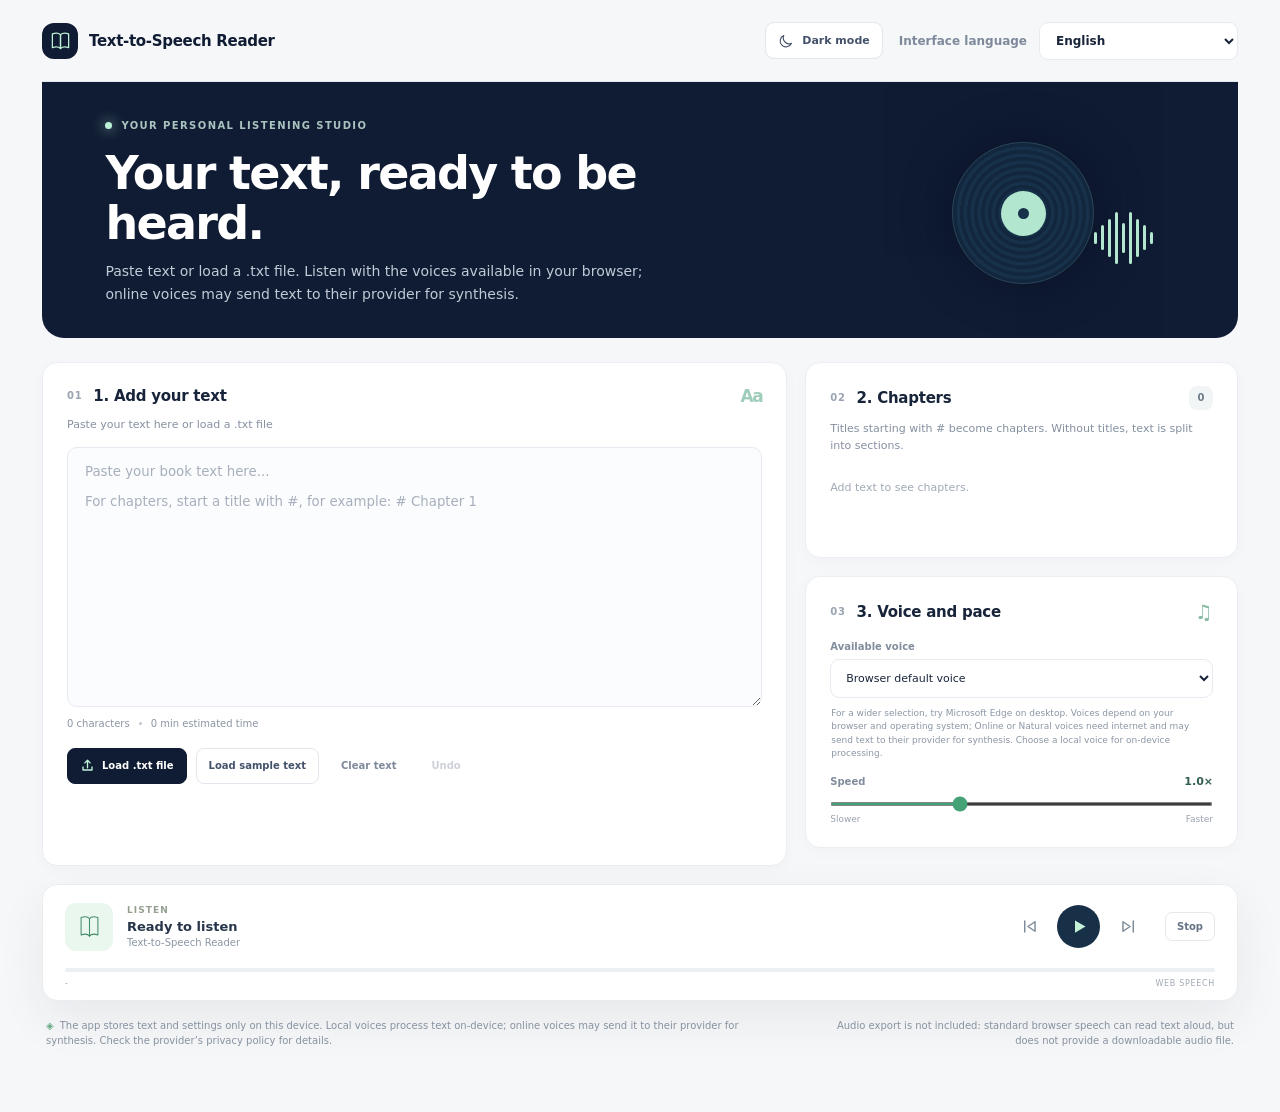
==== index.html @ d5665c34 "mobil: tinte de atingere de cel putin 34px (regula casei); regula e tintita pe element, nu globala" ====
<!doctype html>
<html lang="ro">
<head>
<meta charset="utf-8">
<meta http-equiv="Content-Security-Policy" content="default-src 'self'; script-src 'self' 'unsafe-inline'; style-src 'self' 'unsafe-inline'; img-src 'self' data: blob:; font-src 'self' data:; media-src 'self' blob: data:; connect-src 'self'; worker-src 'self' blob:; object-src 'none'; base-uri 'self'; upgrade-insecure-requests">
<!-- CSP prin meta: GitHub Pages nu permite antete HTTP. Fara frame-ancestors/form-action, pe care meta nu le accepta. -->
<meta name="viewport" content="width=device-width, initial-scale=1">
<meta name="theme-color" content="#101c33">
<meta name="description" content="Transformă texte în audiobook-uri și ascultă-le cu vocile disponibile în browser.">
<link rel="manifest" href="manifest.json">
<link rel="icon" href="favicon.ico">
<link rel="apple-touch-icon" href="apple-touch-icon.png">
<title>Text-to-Speech Reader</title>
<style>:root{color-scheme:light;--navy:#101c33;--ink:#18243a;--muted:#738098;--line:#e7eaf0;--paper:#f6f7f8;--white:#fff;--mint:#bdf2d7;--green:#1e6c55;--coral:#ff785f;--soft:#f2f6f4;--shadow:0 18px 48px rgba(25,40,68,.07)}
*{box-sizing:border-box}html{scroll-behavior:smooth}body{margin:0;background:var(--paper);color:var(--ink);font-family:Inter,ui-sans-serif,system-ui,-apple-system,BlinkMacSystemFont,"Segoe UI",sans-serif;-webkit-font-smoothing:antialiased}.page-shell{max-width:1320px;margin:0 auto;padding:0 42px 46px}.topbar{height:82px;display:flex;align-items:center;justify-content:space-between;border-bottom:1px solid #e5e8ed}.brand{display:flex;align-items:center;gap:11px;color:var(--navy);font-weight:760;text-decoration:none;font-size:15px;letter-spacing:-.3px}.brand-mark{width:36px;height:36px;border-radius:12px;background:var(--navy);display:grid;place-items:center}.brand-mark svg{width:25px;fill:none;stroke:var(--mint);stroke-width:2;stroke-linejoin:round;stroke-linecap:round}.locale-control{display:flex;align-items:center;gap:12px;color:#7e899c;font-size:12px;font-weight:600}.locale-control select,.full-select{font:inherit;color:var(--ink);border:1px solid var(--line);border-radius:9px;background:#fff;padding:10px 32px 10px 12px;outline:none}.hero{min-height:232px;display:flex;align-items:center;justify-content:space-between;padding:38px 5.3% 31px;background:var(--navy);border-radius:0 0 22px 22px;color:white;overflow:hidden;position:relative}.hero-copy{max-width:610px;position:relative;z-index:1}.eyebrow{display:flex;align-items:center;gap:9px;color:#a9c3bf;font-size:10px;font-weight:760;letter-spacing:1.4px}.eyebrow-dot{width:7px;height:7px;border-radius:50%;background:var(--mint);box-shadow:0 0 13px #bdf2d7}.hero h1{font-size:clamp(29px,4vw,46px);line-height:1.08;letter-spacing:-1.7px;margin:18px 0 12px;max-width:600px}.hero p{font-size:14px;line-height:1.65;color:#c1cad7;max-width:560px;margin:0}.hero-art{height:155px;width:260px;position:relative;display:grid;place-items:center;opacity:.95;margin-right:2%}.art-disc{width:142px;height:142px;border-radius:50%;background:repeating-radial-gradient(circle at center,#18334b 0 3px,#13283f 4px 7px);border:1px solid #2b4758;display:grid;place-items:center;box-shadow:0 0 45px #0b142a}.art-disc:before{content:"";position:absolute;width:45px;height:45px;border-radius:50%;background:var(--mint)}.art-disc span{width:11px;height:11px;border-radius:50%;z-index:1;background:#18334b}.sound-wave{position:absolute;right:0;bottom:23px;display:flex;align-items:center;gap:4px;height:60px}.sound-wave i{display:block;width:3px;border-radius:5px;background:var(--mint)}.sound-wave i:nth-child(1),.sound-wave i:nth-child(9){height:12px}.sound-wave i:nth-child(2),.sound-wave i:nth-child(8){height:25px}.sound-wave i:nth-child(3),.sound-wave i:nth-child(7){height:38px}.sound-wave i:nth-child(4),.sound-wave i:nth-child(6){height:52px}.sound-wave i:nth-child(5){height:30px}.workspace{display:grid;grid-template-columns:minmax(0,1.55fr) minmax(280px,.9fr);gap:18px;margin-top:24px}.panel{background:var(--white);border:1px solid #eaedf1;border-radius:15px;padding:23px 24px;box-shadow:0 4px 16px rgba(25,40,68,.025)}.source-panel{grid-row:span 2;min-height:448px}.panel-heading{display:flex;align-items:center;justify-content:space-between}.panel-heading>div{display:flex;align-items:center;gap:11px}.step{font-size:10px;letter-spacing:.7px;color:#9aa4b3;font-weight:750}.panel h2{font-size:15px;letter-spacing:-.25px;margin:0;font-weight:730}.panel-symbol{font-size:17px;font-weight:760;color:#a0cdb9;letter-spacing:-1.4px}.panel-hint{font-size:11px;line-height:1.55;color:#8590a0;margin:10px 0 14px}.source-panel textarea{display:block;width:100%;height:260px;resize:vertical;padding:16px 17px;border:1px solid #e6e9ef;border-radius:10px;background:#fbfcfd;color:#26344b;font:13px/1.7 inherit;font-family:inherit;outline:none;transition:border .18s,box-shadow .18s}.source-panel textarea:focus,.full-select:focus,.locale-control select:focus{border-color:#9ed9bf;box-shadow:0 0 0 3px rgba(126,202,166,.13)}textarea::placeholder{color:#a7afbd}.text-meta{display:flex;align-items:center;gap:9px;color:#8b95a4;font-size:10px;margin-top:11px}.meta-divider{width:3px;height:3px;background:#c0c6cf;border-radius:50%}.source-actions{display:flex;align-items:center;gap:9px;flex-wrap:wrap;margin-top:19px}.button{height:36px;padding:0 12px;border-radius:8px;font:650 10px inherit;font-family:inherit;font-size:10px;font-weight:670;display:inline-flex;align-items:center;justify-content:center;gap:7px;cursor:pointer;transition:transform .15s,background .15s,border .15s}.button:hover{transform:translateY(-1px)}.button-primary{background:var(--navy);color:#fff;border:1px solid var(--navy)}.button-primary:hover{background:#203250}.button-primary svg{width:15px;height:15px;fill:none;stroke:var(--mint);stroke-width:1.8;stroke-linecap:round;stroke-linejoin:round}.button-secondary{color:#44516a;background:#fff;border:1px solid #e3e7ed}.button-secondary:hover,.button-quiet:hover{border-color:#b8c2cf;background:#fafbfc}.button-quiet{color:#7e8999;background:transparent;border:1px solid transparent}.undo-button:disabled{opacity:.38;cursor:default;transform:none}.side-column{display:flex;flex-direction:column;gap:18px}.chapter-panel{min-height:196px}.chapter-count{min-width:24px;height:24px;display:grid;place-items:center;border-radius:8px;background:#f2f5f6;color:#6d7c89;font-size:10px;font-weight:750}.chapter-list{max-height:112px;overflow:auto;display:flex;flex-direction:column;gap:5px}.empty-chapters{font-size:11px;color:#a0a9b6;padding:13px 0}.chapter-item{display:flex;align-items:center;gap:9px;width:100%;text-align:left;background:transparent;border:0;border-radius:7px;padding:8px 9px;color:#59677b;font:inherit;cursor:pointer}.chapter-item:hover{background:#f5f8f6}.chapter-item.active{background:#eef8f2;color:#215d49}.chapter-index{font-size:9px;color:#9aa7a4;font-weight:700}.chapter-name{font-size:11px;white-space:nowrap;overflow:hidden;text-overflow:ellipsis}.voice-panel{min-height:220px}.voice-icon{font-size:20px;color:#86baa3}.field-label{display:block;color:#818c9d;font-size:10px;font-weight:650;margin:17px 0 7px}.full-select{width:100%;font-size:11px;padding:11px 30px 11px 11px}.rate-row{display:flex;justify-content:space-between;align-items:center;margin-top:14px}.rate-row .field-label{margin:0}.rate-row output{font-size:11px;color:#335e4d;font-weight:700}.rate-slider{width:100%;height:4px;margin:14px 0 0;accent-color:#43a276;cursor:pointer}.range-labels{display:flex;justify-content:space-between;color:#9aa3b0;font-size:9px;margin-top:4px}.player-card{grid-column:1/-1;background:#fff;border:1px solid #e9edf0;border-radius:15px;padding:18px 22px 12px;box-shadow:var(--shadow)}.player-main{display:flex;align-items:center;gap:14px}.player-cover{width:48px;height:48px;flex:none;border-radius:11px;background:#eaf7ef;display:grid;place-items:center}.player-cover svg{width:31px;fill:none;stroke:#458c69;stroke-width:1.6;stroke-linejoin:round;stroke-linecap:round}.player-copy{min-width:0;flex:1}.player-kicker{font-size:9px;text-transform:uppercase;letter-spacing:1.1px;color:#96a091;font-weight:750}.player-status{font-size:13px;font-weight:700;color:#27354a;margin-top:4px}.active-chapter{font-size:10px;color:#8a95a4;margin-top:3px;white-space:nowrap;overflow:hidden;text-overflow:ellipsis;max-width:390px}.player-controls{display:flex;align-items:center;gap:13px}.icon-button,.play-button{border:0;display:grid;place-items:center;cursor:pointer}.icon-button{width:30px;height:34px;background:transparent;color:#7a8996}.icon-button:hover{color:#255e48}.icon-button svg{width:19px;height:19px;fill:none;stroke:currentColor;stroke-width:1.8;stroke-linecap:round;stroke-linejoin:round}.play-button{width:43px;height:43px;border-radius:50%;background:#173047;color:#c5f1d7;transition:transform .15s,background .15s}.play-button:hover{transform:scale(1.05);background:#244760}.play-button svg{width:21px;height:21px;fill:currentColor}.pause-icon{display:none}.play-button.is-playing .play-icon{display:none}.play-button.is-playing .pause-icon{display:block}.stop-button{background:transparent;border:1px solid #e5e9ed;border-radius:7px;padding:8px 11px;color:#657286;font:inherit;font-size:10px;font-weight:650;cursor:pointer;margin-left:8px}.stop-button:hover{background:#f7f8f9}.progress-track{height:4px;background:#edf0f2;border-radius:5px;margin-top:17px;overflow:hidden}.progress-track span{display:block;height:100%;width:0;background:#70bb91;border-radius:5px;transition:width .25s}.player-foot{display:flex;justify-content:space-between;margin-top:7px;color:#a2aab5;font-size:8px;letter-spacing:.7px}.footnotes{display:flex;align-items:flex-start;justify-content:space-between;gap:20px;margin:17px 4px;color:#8792a0;font-size:10px;line-height:1.55}.footnotes p{margin:0;max-width:700px}.privacy-icon{color:#64a781;margin-right:6px}.export-note{text-align:right;max-width:400px!important}.sr-only{position:absolute;width:1px;height:1px;padding:0;margin:-1px;overflow:hidden;clip:rect(0,0,0,0);white-space:nowrap;border:0}
@media(max-width:780px){.page-shell{padding:0 20px 32px}.hero{padding:32px 6%;min-height:205px}.hero-art{width:160px;transform:scale(.85);transform-origin:right center;margin-right:-3%}.workspace{grid-template-columns:1fr}.source-panel{grid-row:auto;min-height:0}.source-panel textarea{height:220px}.side-column{display:grid;grid-template-columns:1fr 1fr}.player-card{grid-column:1}.footnotes{flex-direction:column;gap:7px}.export-note{text-align:left;max-width:none!important}}
@media(max-width:540px){.page-shell{padding:0 13px 25px}.topbar{height:68px}.brand{font-size:13px}.brand-mark{width:32px;height:32px}.locale-control{gap:6px;font-size:0}.locale-control select{font-size:11px;padding:8px 24px 8px 9px}.hero{border-radius:0 0 15px 15px;min-height:190px;padding:25px 20px}.hero h1{font-size:31px;max-width:340px}.hero p{font-size:12px;max-width:340px}.hero-art{position:absolute;right:0;bottom:-35px;opacity:.25;transform:scale(.8)}.workspace{margin-top:15px;gap:13px}.panel{padding:19px 17px}.source-panel textarea{height:200px}.source-actions{gap:6px}.button{font-size:9px;padding:0 9px}.side-column{grid-template-columns:1fr;gap:13px}.chapter-panel{min-height:150px}.voice-panel{min-height:0}.player-card{padding:14px 13px 11px}.player-main{gap:8px}.player-cover{width:38px;height:38px}.player-controls{gap:3px}.icon-button{width:24px}.play-button{width:39px;height:39px}.stop-button{margin-left:0;padding:7px 8px;font-size:9px}.active-chapter{max-width:145px}.player-status{font-size:12px}.footnotes{font-size:9px;margin:13px 3px}}
@media(prefers-reduced-motion:reduce){*,*:before,*:after{scroll-behavior:auto!important;transition:none!important}}

/* Light and dark appearance */
.topbar-actions{display:flex;align-items:center;gap:16px}.theme-toggle{min-height:37px;display:inline-flex;align-items:center;justify-content:center;gap:8px;padding:0 12px;border:1px solid #e2e7ec;border-radius:9px;background:#fff;color:#44516a;font:inherit;font-size:11px;font-weight:680;cursor:pointer;transition:background .15s,border .15s,transform .15s}.theme-toggle:hover{background:#f5f8f6;border-color:#bdc9c9;transform:translateY(-1px)}.theme-toggle svg{width:16px;height:16px;fill:none;stroke:currentColor;stroke-width:1.7;stroke-linecap:round;stroke-linejoin:round}.theme-sun{display:none}
html.theme-dark{color-scheme:dark;--navy:#0c1729;--ink:#e5ecf6;--muted:#a5b1c2;--line:#2a384d;--paper:#0b1321;--white:#121e30;--soft:#19283a;--shadow:0 18px 48px rgba(0,0,0,.22)}
html.theme-dark body{background:var(--paper);color:var(--ink)}html.theme-dark .topbar{border-color:#263349}html.theme-dark .brand{color:#edf2fa}html.theme-dark .locale-control{color:#a4b0c1}html.theme-dark .locale-control select{background:#162337;border-color:#304057;color:#e3ebf5}html.theme-dark .theme-toggle{background:#172439;border-color:#304057;color:#dce6f2}html.theme-dark .theme-toggle:hover{background:#20314a;border-color:#50627a}html.theme-dark .theme-moon{display:none}html.theme-dark .theme-sun{display:block;color:#f0c878}
html.theme-dark .panel,html.theme-dark .player-card{background:#121e30;border-color:#26364b;box-shadow:var(--shadow)}html.theme-dark .panel-hint{color:#a0adbf}html.theme-dark .step{color:#9baac0}html.theme-dark .panel-symbol{color:#8fc5a9}html.theme-dark .source-panel textarea{background:#0d1829;border-color:#2a3b52;color:#edf3fb}html.theme-dark textarea::placeholder{color:#8290a5}html.theme-dark .text-meta{color:#a1adc0}html.theme-dark .meta-divider{background:#64728a}html.theme-dark .button-secondary,html.theme-dark .button-quiet{background:#172439;border-color:#2c3c52;color:#c1ccda}html.theme-dark .button-secondary:hover,html.theme-dark .button-quiet:hover{background:#20314a;border-color:#50627a}html.theme-dark .undo-button:disabled{opacity:.42}html.theme-dark .chapter-count{background:#1c2c40;color:#b7c4d4}html.theme-dark .chapter-item{color:#bac6d5}html.theme-dark .chapter-item:hover{background:#1a2a3c}html.theme-dark .chapter-item.active{background:#1b3a34;color:#b8edcf}html.theme-dark .chapter-index{color:#91a59c}html.theme-dark .empty-chapters{color:#8d9bb0}html.theme-dark .voice-icon{color:#91c7a8}html.theme-dark .field-label{color:#aab6c7}html.theme-dark .full-select{background:#0d1829;border-color:#304057;color:#e6edf6}html.theme-dark .rate-row output{color:#a7e2bf}html.theme-dark .range-labels{color:#a2afc1}html.theme-dark .player-cover{background:#1b352f}html.theme-dark .player-cover svg{stroke:#a5dfbc}html.theme-dark .player-kicker{color:#a4b09f}html.theme-dark .player-status{color:#e7edf6}html.theme-dark .active-chapter{color:#a5b1c1}html.theme-dark .icon-button{color:#a9b7c8}html.theme-dark .icon-button:hover{color:#b8edcf}html.theme-dark .play-button{background:#29445c;color:#c5f1d7}html.theme-dark .play-button:hover{background:#355a70}html.theme-dark .stop-button{background:#172439;border-color:#304057;color:#c1ccda}html.theme-dark .stop-button:hover{background:#20314a}html.theme-dark .progress-track{background:#26354a}html.theme-dark .player-foot,html.theme-dark .footnotes{color:#9caabe}html.theme-dark .privacy-icon{color:#91c7a8}
@media(max-width:780px){.topbar-actions{gap:10px}}
@media(max-width:540px){.topbar-actions{gap:7px}.theme-toggle{width:36px;min-height:36px;padding:0}.theme-toggle span{display:none}.theme-toggle svg{width:17px;height:17px}.locale-control select{max-width:90px}}
.edge-voice-note{font-size:9px;line-height:1.5;color:#8b96a5;margin:9px 1px 0}
html.theme-dark .edge-voice-note{color:#a3afbf}



  /* regula casei: tinte de atingere pe mobil */
  @media (pointer: coarse), (max-width: 700px) {
    .brand { min-height: 34px; display: inline-flex; align-items: center; }
    #localeSelect { min-height: 34px; }
    #rateInput { min-height: 34px; display: inline-flex; align-items: center; }
    #stopButton { min-height: 34px; display: inline-flex; align-items: center; }
  }
</style>
<script>try{if(localStorage.getItem('td-audiobook-theme')==='dark')document.documentElement.classList.add('theme-dark');}catch(_){}</script>
</head>
<body>
<div class="page-shell">
  <header class="topbar">
    <a class="brand" href="#top" aria-label="Text-to-Speech Reader">
      <span class="brand-mark" aria-hidden="true"><svg viewBox="0 0 40 40"><path d="M7 9.5c5.1-2 10.2-1.5 13 1.2v22c-2.8-2.7-7.9-3.2-13-1.2zM33 9.5c-5.1-2-10.2-1.5-13 1.2v22c2.8-2.7 7.9-3.2 13-1.2z"/><path d="M20 11v22"/></svg></span>
      <span data-i18n="appName">Text-to-Speech Reader</span>
    </a>
    <div class="topbar-actions">
      <button id="themeToggle" class="theme-toggle" type="button" aria-label="Dark mode" title="Dark mode">
        <svg class="theme-moon" viewBox="0 0 24 24" aria-hidden="true"><path d="M20.2 15.3A8.7 8.7 0 0 1 8.7 3.8 8.8 8.8 0 1 0 20.2 15.3Z"/></svg>
        <svg class="theme-sun" viewBox="0 0 24 24" aria-hidden="true"><circle cx="12" cy="12" r="4"/><path d="M12 2v2m0 16v2M4.93 4.93l1.42 1.42m11.3 11.3 1.42 1.42M2 12h2m16 0h2M4.93 19.07l1.42-1.42m11.3-11.3 1.42-1.42"/></svg>
        <span id="themeLabel">Dark mode</span>
      </button>
      <label class="locale-control"><span data-i18n="language">Limba interfeței</span>
        <select id="localeSelect" aria-label="Interface language">
          <option value="ro">Română</option><option value="en">English</option><option value="sr-latn">Srpski (latinica)</option><option value="sr-cyrl">Srpski (ćirilica)</option>
        </select>
      </label>
    </div>
  </header>

  <main id="top">
    <section class="hero">
      <div class="hero-copy">
        <div class="eyebrow"><span class="eyebrow-dot"></span><span data-i18n="eyebrow">STUDIO PERSONAL DE ASCULTARE</span></div>
        <h1 data-i18n="title">Textul tău, transformat în ascultare.</h1>
        <p data-i18n="subtitle">Lipește un text sau încarcă un fișier .txt. Redă-l cu vocile disponibile în browser; vocile Online pot trimite textul furnizorului pentru sinteză.</p>
      </div>
      <div class="hero-art" aria-hidden="true"><div class="art-disc"><span></span></div><div class="sound-wave"><i></i><i></i><i></i><i></i><i></i><i></i><i></i><i></i><i></i></div></div>
    </section>

    <div class="workspace">
      <section class="panel source-panel">
        <div class="panel-heading"><div><span class="step">01</span><h2 data-i18n="sourceTitle">1. Adaugă textul</h2></div><span class="panel-symbol" aria-hidden="true">Aa</span></div>
        <p class="panel-hint" data-i18n="sourceHint">Lipește textul aici sau încarcă un fișier .txt</p>
        <textarea id="textInput" spellcheck="false" data-i18n-placeholder="placeholder" placeholder="Lipește textul cărții aici..."></textarea>
        <div class="text-meta"><span id="charCount">0 caractere</span><span class="meta-divider"></span><span id="timeEstimate">0 min timp estimat</span></div>
        <div class="source-actions">
          <label class="button button-primary upload-button" for="fileInput"><svg viewBox="0 0 20 20" aria-hidden="true"><path d="M10 13V3m0 0L6.5 6.5M10 3l3.5 3.5M4 12v4h12v-4"/></svg><span data-i18n="upload">Încarcă fișier .txt</span></label>
          <input id="fileInput" type="file" accept=".txt,text/plain" hidden>
          <button id="sampleButton" class="button button-secondary" type="button" data-i18n="sample">Încarcă text demonstrativ</button>
          <button id="clearButton" class="button button-quiet" type="button" data-i18n="clear">Șterge textul</button>
          <button id="undoButton" class="button button-quiet undo-button" type="button" data-i18n="undo" disabled>Anulează</button>
        </div>
      </section>

      <aside class="side-column">
        <section class="panel chapter-panel">
          <div class="panel-heading"><div><span class="step">02</span><h2 data-i18n="chaptersTitle">2. Capitole</h2></div><span class="chapter-count" id="chapterCount">0</span></div>
          <p class="panel-hint" data-i18n="chapterHint">Titlurile care încep cu # devin capitole. Dacă nu există titluri, textul este împărțit în secțiuni.</p>
          <div id="chapterList" class="chapter-list" aria-label="Chapters"></div>
        </section>
        <section class="panel voice-panel">
          <div class="panel-heading"><div><span class="step">03</span><h2 data-i18n="voiceTitle">3. Voce și ritm</h2></div><span class="voice-icon" aria-hidden="true">♫</span></div>
          <label class="field-label" for="voiceSelect" data-i18n="voice">Voce disponibilă</label>
          <select id="voiceSelect" class="full-select"><option value="" data-i18n="voiceLoading">Se caută vocile disponibile...</option></select>
          <p class="edge-voice-note" data-i18n="edgeVoiceNote">Pentru o selecție mai bogată, încearcă Microsoft Edge pe desktop. Vocile depind de browser și sistem; cele Online sau Natural necesită internet și pot trimite textul furnizorului pentru sinteză. Alege o voce locală pentru procesare pe dispozitiv.</p>
          <div class="rate-row"><label class="field-label" for="rateInput" data-i18n="rate">Viteză</label><output id="rateValue" for="rateInput">1.0×</output></div>
          <input id="rateInput" class="rate-slider" type="range" min="0.6" max="1.8" step="0.1" value="1" aria-label="Speech speed">
          <div class="range-labels"><span data-i18n="rateSlow">Mai lent</span><span data-i18n="rateFast">Mai rapid</span></div>
        </section>
      </aside>

      <section class="player-card">
        <div class="player-main">
          <div class="player-cover" aria-hidden="true"><svg viewBox="0 0 48 48"><path d="M11 10c6-2 11-1 13 2v27c-2-3-7-4-13-2zM37 10c-6-2-11-1-13 2v27c2-3 7-4 13-2z"/><path d="M24 12v27"/></svg></div>
          <div class="player-copy"><div class="player-kicker" data-i18n="playerTitle">Ascultă</div><div id="playerStatus" class="player-status" aria-live="polite" data-i18n="idle">Pregătit pentru ascultare</div><div id="activeChapter" class="active-chapter">Text-to-Speech Reader</div></div>
          <div class="player-controls">
            <button id="prevButton" class="icon-button" type="button" data-i18n-aria="previous" aria-label="Capitolul anterior"><svg viewBox="0 0 24 24"><path d="M6 5v14M19 6l-9 6 9 6z"/></svg></button>
            <button id="playButton" class="play-button" type="button" data-i18n-aria="play" aria-label="Redă capitolul"><svg class="play-icon" viewBox="0 0 24 24"><path d="m8 5 12 7-12 7z"/></svg><svg class="pause-icon" viewBox="0 0 24 24"><path d="M7 5h4v14H7zM15 5h4v14h-4z"/></svg></button>
            <button id="nextButton" class="icon-button" type="button" data-i18n-aria="next" aria-label="Capitolul următor"><svg viewBox="0 0 24 24"><path d="M18 5v14M5 6l9 6-9 6z"/></svg></button>
          </div>
          <button id="stopButton" class="stop-button" type="button" data-i18n="stop">Oprește</button>
        </div>
        <div class="progress-track"><span id="progressBar"></span></div>
        <div class="player-foot"><span id="progressLabel">-</span><span>WEB SPEECH</span></div>
      </section>
    </div>

    <footer class="footnotes"><p><span class="privacy-icon">◈</span><span data-i18n="privacy">Aplicația salvează textul și setările doar pe dispozitiv. Vocile locale procesează textul pe dispozitiv; vocile Online îl pot trimite furnizorului pentru sinteză. Verifică politica furnizorului pentru detalii.</span></p><p class="export-note" data-i18n="exportNote">Exportul audio nu este inclus: funcția vocală standard a browserului redă textul, dar nu furnizează un fișier descărcabil.</p></footer>
  </main>
</div>
<script>window.TD_LOCALES={"ro":{"appName":"Cititor text cu voce","eyebrow":"STUDIO PERSONAL DE ASCULTARE","title":"Textul tău, transformat în ascultare.","subtitle":"Lipește un text sau încarcă un fișier .txt. Redă-l cu vocile disponibile în browser; vocile Online pot trimite textul furnizorului pentru sinteză.","language":"Limba interfeței","sourceTitle":"1. Adaugă textul","sourceHint":"Lipește textul aici sau încarcă un fișier .txt","placeholder":"Lipește textul cărții aici...\n\nPentru capitole, începe titlul cu #, de exemplu: # Capitolul 1","upload":"Încarcă fișier .txt","sample":"Încarcă text demonstrativ","clear":"Șterge textul","undo":"Anulează","characters":"caractere","estimate":"timp estimat","chaptersTitle":"2. Capitole","chapterHint":"Titlurile care încep cu # devin capitole. Dacă nu există titluri, textul este împărțit în secțiuni.","noChapters":"Adaugă text pentru a vedea capitolele.","voiceTitle":"3. Voce și ritm","voice":"Voce disponibilă","voiceLoading":"Se caută vocile disponibile...","noVoice":"Vocea implicită a browserului","rate":"Viteză","rateSlow":"Mai lent","rateFast":"Mai rapid","playerTitle":"Ascultă","play":"Redă capitolul","pause":"Pauză","resume":"Continuă","stop":"Oprește","previous":"Capitolul anterior","next":"Capitolul următor","idle":"Pregătit pentru ascultare","playing":"Se redă","paused":"În pauză","stopped":"Redare oprită","emptyError":"Adaugă sau încarcă text înainte de redare.","unsupported":"Acest browser nu oferă sinteză vocală. Încearcă o versiune recentă de Chrome, Edge sau Safari.","fileError":"Nu am putut citi fișierul. Încearcă un fișier text simplu (.txt).","privacy":"Aplicația salvează textul și setările doar pe dispozitiv. Vocile locale procesează textul pe dispozitiv; vocile Online îl pot trimite furnizorului pentru sinteză. Verifică politica furnizorului pentru detalii.","exportNote":"Exportul audio nu este inclus: funcția vocală standard a browserului redă textul, dar nu furnizează un fișier descărcabil.","section":"Secțiunea","loaded":"Text încărcat","cleared":"Textul a fost șters. Poți anula ultima ștergere.","sampleText":"# Începutul unei călătorii\n\nÎntr-o dimineață limpede, Mara a găsit pe pervaz o scrisoare fără semnătură. Hârtia mirosea a ploaie și a lemn vechi. A deschis-o încet, iar primele cuvinte au făcut-o să uite de cafeaua care se răcea.\n\n# Drumul spre gară\n\nOrașul abia se trezea. Mara și-a pus haina, a luat scrisoarea și a pornit spre gară, fără să știe că fiecare rând o îndepărta de viața pe care o cunoscuse.","themeToDark":"Mod întunecat","themeToLight":"Mod luminos","edgeVoiceNote":"Pentru o selecție mai bogată, încearcă Microsoft Edge pe desktop. Vocile depind de browser și sistem; cele Online sau Natural necesită internet și pot trimite textul furnizorului pentru sinteză. Alege o voce locală pentru procesare pe dispozitiv.","localVoice":"voce locală","onlineVoice":"voce online","voiceSourceUnknown":"sursă necunoscută"},"en":{"appName":"Text-to-Speech Reader","eyebrow":"YOUR PERSONAL LISTENING STUDIO","title":"Your text, ready to be heard.","subtitle":"Paste text or load a .txt file. Listen with the voices available in your browser; online voices may send text to their provider for synthesis.","language":"Interface language","sourceTitle":"1. Add your text","sourceHint":"Paste your text here or load a .txt file","placeholder":"Paste your book text here...\n\nFor chapters, start a title with #, for example: # Chapter 1","upload":"Load .txt file","sample":"Load sample text","clear":"Clear text","undo":"Undo","characters":"characters","estimate":"estimated time","chaptersTitle":"2. Chapters","chapterHint":"Titles starting with # become chapters. Without titles, text is split into sections.","noChapters":"Add text to see chapters.","voiceTitle":"3. Voice and pace","voice":"Available voice","voiceLoading":"Looking for available voices...","noVoice":"Browser default voice","rate":"Speed","rateSlow":"Slower","rateFast":"Faster","playerTitle":"Listen","play":"Play chapter","pause":"Pause","resume":"Resume","stop":"Stop","previous":"Previous chapter","next":"Next chapter","idle":"Ready to listen","playing":"Playing","paused":"Paused","stopped":"Playback stopped","emptyError":"Add or load text before playback.","unsupported":"This browser does not provide speech synthesis. Try a recent version of Chrome, Edge, or Safari.","fileError":"Could not read that file. Try a plain text (.txt) file.","privacy":"The app stores text and settings only on this device. Local voices process text on-device; online voices may send it to their provider for synthesis. Check the provider’s privacy policy for details.","exportNote":"Audio export is not included: standard browser speech can read text aloud, but does not provide a downloadable audio file.","section":"Section","loaded":"Text loaded","cleared":"Text cleared. You can undo the last clear.","sampleText":"# The beginning of a journey\n\nOn a clear morning, Mara found an unsigned letter on the windowsill. The paper smelled of rain and old wood. She opened it slowly, and the first words made her forget the coffee growing cold.\n\n# The road to the station\n\nThe city was barely waking. Mara put on her coat, took the letter, and set off for the station, not knowing that every line was taking her farther from the life she had known.","themeToDark":"Dark mode","themeToLight":"Light mode","edgeVoiceNote":"For a wider selection, try Microsoft Edge on desktop. Voices depend on your browser and operating system; Online or Natural voices need internet and may send text to their provider for synthesis. Choose a local voice for on-device processing.","localVoice":"local voice","onlineVoice":"online voice","voiceSourceUnknown":"source unknown"},"sr-latn":{"appName":"Čitač teksta","eyebrow":"TVOJ LIČNI STUDIO ZA SLUŠANJE","title":"Tvoj tekst, spreman da se sluša.","subtitle":"Nalepi tekst ili učitaj .txt datoteku. Slušaj pomoću glasova dostupnih u pregledaču; online glasovi mogu poslati tekst svom provajderu radi sinteze.","language":"Jezik interfejsa","sourceTitle":"1. Dodaj tekst","sourceHint":"Nalepi tekst ovde ili učitaj .txt datoteku","placeholder":"Nalepi tekst knjige ovde...\n\nZa poglavlja, započni naslov znakom #, na primer: # Poglavlje 1","upload":"Učitaj .txt datoteku","sample":"Učitaj primer teksta","clear":"Obriši tekst","undo":"Poništi","characters":"znakova","estimate":"procenjeno vreme","chaptersTitle":"2. Poglavlja","chapterHint":"Naslovi koji počinju znakom # postaju poglavlja. Bez naslova, tekst se deli na odeljke.","noChapters":"Dodaj tekst da bi se prikazala poglavlja.","voiceTitle":"3. Glas i tempo","voice":"Dostupan glas","voiceLoading":"Traže se dostupni glasovi...","noVoice":"Podrazumevani glas pregledača","rate":"Brzina","rateSlow":"Sporije","rateFast":"Brže","playerTitle":"Slušaj","play":"Pusti poglavlje","pause":"Pauza","resume":"Nastavi","stop":"Zaustavi","previous":"Prethodno poglavlje","next":"Sledeće poglavlje","idle":"Spremno za slušanje","playing":"Reprodukuje se","paused":"Pauzirano","stopped":"Reprodukcija zaustavljena","emptyError":"Dodaj ili učitaj tekst pre reprodukcije.","unsupported":"Ovaj pregledač ne podržava sintezu govora. Pokušaj noviju verziju Chrome-a, Edge-a ili Safari-ja.","fileError":"Datoteka nije mogla da se pročita. Pokušaj sa običnom tekstualnom (.txt) datotekom.","privacy":"Aplikacija čuva tekst i podešavanja samo na ovom uređaju. Lokalni glasovi obrađuju tekst na uređaju; online glasovi mogu poslati tekst svom provajderu radi sinteze. Za detalje proveri politiku privatnosti provajdera.","exportNote":"Izvoz zvuka nije uključen: standardni govor pregledača čita tekst naglas, ali ne omogućava preuzimanje audio datoteke.","section":"Odeljak","loaded":"Tekst je učitan","cleared":"Tekst je obrisan. Možeš da poništiš poslednje brisanje.","sampleText":"# Početak putovanja\n\nJednog vedrog jutra, Mara je na prozorskoj dasci pronašla pismo bez potpisa. Papir je mirisao na kišu i staro drvo. Polako ga je otvorila, a prve reči učinile su da zaboravi na kafu koja se hladila.\n\n# Put do stanice\n\nGrad se tek budio. Mara je obukla kaput, uzela pismo i krenula ka stanici, ne znajući da je svaki red udaljava od života koji je poznavala.","themeToDark":"Tamni režim","themeToLight":"Svetli režim","edgeVoiceNote":"Za veći izbor isprobaj Microsoft Edge na računaru. Glasovi zavise od pregledača i sistema; glasovi Online ili Natural zahtevaju internet i mogu poslati tekst provajderu radi sinteze. Izaberi lokalni glas za obradu na uređaju.","localVoice":"lokalni glas","onlineVoice":"online glas","voiceSourceUnknown":"nepoznat izvor"},"sr-cyrl":{"appName":"Читач текста","eyebrow":"ТВОЈ ЛИЧНИ СТУДИО ЗА СЛУШАЊЕ","title":"Твој текст, спреман да се слуша.","subtitle":"Налепи текст или учитај .тxт датотеку. Слушај помоћу гласова доступних у прегледачу; онлине гласови могу послати текст свом провајдеру ради синтезе.","language":"Језик интерфејса","sourceTitle":"1. Додај текст","sourceHint":"Налепи текст овде или учитај .тxт датотеку","placeholder":"Налепи текст књиге овде...\n\nЗа поглавља, започни наслов знаком #, на пример: # Поглавље 1","upload":"Учитај .тxт датотеку","sample":"Учитај пример текста","clear":"Обриши текст","undo":"Поништи","characters":"знакова","estimate":"процењено време","chaptersTitle":"2. Поглавља","chapterHint":"Наслови који почињу знаком # постају поглавља. Без наслова, текст се дели на одељке.","noChapters":"Додај текст да би се приказала поглавља.","voiceTitle":"3. Глас и темпо","voice":"Доступан глас","voiceLoading":"Траже се доступни гласови...","noVoice":"Подразумевани глас прегледача","rate":"Брзина","rateSlow":"Спорије","rateFast":"Брже","playerTitle":"Слушај","play":"Пусти поглавље","pause":"Пауза","resume":"Настави","stop":"Заустави","previous":"Претходно поглавље","next":"Следеће поглавље","idle":"Спремно за слушање","playing":"Репродукује се","paused":"Паузирано","stopped":"Репродукција заустављена","emptyError":"Додај или учитај текст пре репродукције.","unsupported":"Овај прегледач не подржава синтезу говора. Покушај новију верзију Цхроме-а, Едге-а или Сафари-ја.","fileError":"Датотека није могла да се прочита. Покушај са обичном текстуалном (.тxт) датотеком.","privacy":"Апликација чува текст и подешавања само на овом уређају. Локални гласови обрађују текст на уређају; онлине гласови могу послати текст свом провајдеру ради синтезе. За детаље провери политику приватности провајдера.","exportNote":"Извоз звука није укључен: стандардни говор прегледача чита текст наглас, али не омогућава преузимање аудио датотеке.","section":"Одељак","loaded":"Текст је учитан","cleared":"Текст је обрисан. Можеш да поништиш последње брисање.","sampleText":"# Почетак путовања\n\nЈедног ведрог јутра, Мара је на прозорској дасци пронашла писмо без потписа. Папир је мирисао на кишу и старо дрво. Полако га је отворила, а прве речи учиниле су да заборави на кафу која се хладила.\n\n# Пут до станице\n\nГрад се тек будио. Мара је обукла капут, узела писмо и кренула ка станици, не знајући да је сваки ред удаљава од живота који је познавала.","themeToDark":"Тамни режим","themeToLight":"Светли режим","edgeVoiceNote":"За већи избор испробај Мицрософт Едге на рачунару. Гласови зависе од прегледача и система; гласови Онлине или Натурал захтевају интернет и могу послати текст провајдеру ради синтезе. Изабери локални глас за обраду на уређају.","localVoice":"локални глас","onlineVoice":"онлине глас","voiceSourceUnknown":"непознат извор"}};
(function () {
  'use strict';
  const locales = window.TD_LOCALES;
  const textInput = document.getElementById('textInput');
  const localeSelect = document.getElementById('localeSelect');
  const voiceSelect = document.getElementById('voiceSelect');
  const rateInput = document.getElementById('rateInput');
  const rateValue = document.getElementById('rateValue');
  const themeToggle = document.getElementById('themeToggle');
  const themeLabel = document.getElementById('themeLabel');
  const chapterList = document.getElementById('chapterList');
  const playerStatus = document.getElementById('playerStatus');
  const playButton = document.getElementById('playButton');
  const progressBar = document.getElementById('progressBar');
  const LANG_KEY = 'td-audiobook-language';
  const TEXT_KEY = 'td-audiobook-text';
  const RATE_KEY = 'td-audiobook-rate';
  const VOICE_KEY = 'td-audiobook-voice';
  const THEME_KEY = 'td-audiobook-theme';
  let currentTheme = 'light';
  let currentLocale = 'en';
  let chapters = [];
  let selectedChapter = 0;
  let previousText = null;
  let voiceList = [];
  let token = 0;
  let speechChunks = [];
  let chunkIndex = 0;
  let isPaused = false;

  function safeGet(key) { try { return localStorage.getItem(key); } catch (_) { return null; } }
  function safeSet(key, value) { try { localStorage.setItem(key, value); } catch (_) {} }
  function t(key) { return (locales[currentLocale] && locales[currentLocale][key]) || locales.en[key] || key; }
  function updateThemeControl() {
    const key = currentTheme === 'dark' ? 'themeToLight' : 'themeToDark';
    themeLabel.textContent = t(key);
    themeToggle.setAttribute('aria-label', t(key));
    themeToggle.title = t(key);
  }
  function setTheme(theme, persist) {
    currentTheme = theme === 'dark' ? 'dark' : 'light';
    document.documentElement.classList.toggle('theme-dark', currentTheme === 'dark');
    const themeMeta = document.querySelector('meta[name="theme-color"]');
    if (themeMeta) themeMeta.content = currentTheme === 'dark' ? '#0b1321' : '#101c33';
    if (persist !== false) safeSet(THEME_KEY, currentTheme);
    updateThemeControl();
  }
  function toCyrillic(value) {
    const map = { 'dž':'џ','lj':'љ','nj':'њ','a':'а','b':'б','v':'в','g':'г','d':'д','đ':'ђ','e':'е','ž':'ж','z':'з','i':'и','j':'ј','k':'к','l':'л','m':'м','n':'н','o':'о','p':'п','r':'р','s':'с','t':'т','ć':'ћ','u':'у','f':'ф','h':'х','c':'ц','č':'ч','š':'ш' };
    return value.replace(/dž|lj|nj|[abv gdežzijklm noprstćufhcčš]/gi, function (match) {
      const key = match.toLowerCase().replace(/\s/g, '');
      const result = map[key] || match;
      return match[0] === match[0].toUpperCase() ? result[0].toUpperCase() + result.slice(1) : result;
    });
  }
  function detectLocale() {
    const saved = safeGet(LANG_KEY);
    if (saved && locales[saved]) return saved;
    const nav = (navigator.language || 'en').toLowerCase();
    if (nav.startsWith('ro')) return 'ro';
    if (nav.startsWith('sr')) return nav.includes('latn') ? 'sr-latn' : (nav.includes('cyrl') ? 'sr-cyrl' : 'sr-latn');
    return 'en';
  }
  function setLocale(locale) {
    currentLocale = locales[locale] ? locale : 'en';
    document.documentElement.lang = currentLocale;
    localeSelect.value = currentLocale;
    document.querySelectorAll('[data-i18n]').forEach(function (node) {
      const key = node.getAttribute('data-i18n');
      if (t(key)) node.textContent = t(key);
    });
    document.querySelectorAll('[data-i18n-placeholder]').forEach(function (node) { node.placeholder = t(node.getAttribute('data-i18n-placeholder')); });
    document.querySelectorAll('[data-i18n-aria]').forEach(function (node) { node.setAttribute('aria-label', t(node.getAttribute('data-i18n-aria'))); });
    const cyrlOption = localeSelect.querySelector('option[value="sr-cyrl"]');
    if (cyrlOption) cyrlOption.textContent = toCyrillic('Srpski (ćirilica)');
    updateThemeControl();
    safeSet(LANG_KEY, currentLocale);
    rebuildChapters();
    populateVoices();
    refreshStatus();
  }
  function splitChunks(text, limit) {
    const result = [];
    let rest = text.trim();
    while (rest.length > limit) {
      let cut = rest.lastIndexOf(' ', limit);
      const sentenceCut = Math.max(rest.lastIndexOf('. ', limit), rest.lastIndexOf('! ', limit), rest.lastIndexOf('? ', limit));
      if (sentenceCut > limit * 0.55) cut = sentenceCut + 1;
      if (cut < limit * 0.45) cut = limit;
      result.push(rest.slice(0, cut).trim());
      rest = rest.slice(cut).trim();
    }
    if (rest) result.push(rest);
    return result;
  }
  function parseChapters(raw) {
    const lines = raw.replace(/\r/g, '').split('\n');
    const hasHeadings = lines.some(function (line) { return /^\s*#{1,6}\s+\S/.test(line); });
    if (hasHeadings) {
      const result = [];
      let title = '';
      let body = [];
      function push() {
        const content = body.join('\n').trim();
        if (content) result.push({ title: title || (result.length ? t('section') + ' ' + (result.length + 1) : t('section') + ' 1'), text: content });
        body = [];
      }
      lines.forEach(function (line) {
        const match = line.match(/^\s*#{1,6}\s+(.+)$/);
        if (match) { push(); title = match[1].trim(); }
        else body.push(line);
      });
      push();
      return result;
    }
    const paragraphs = raw.split(/\n\s*\n/).map(function (part) { return part.trim(); }).filter(Boolean);
    if (!paragraphs.length && raw.trim()) paragraphs.push(raw.trim());
    const result = [];
    const groupSize = paragraphs.length > 4 ? 4 : Math.max(paragraphs.length, 1);
    for (let i = 0; i < paragraphs.length; i += groupSize) {
      result.push({ title: t('section') + ' ' + (result.length + 1), text: paragraphs.slice(i, i + groupSize).join('\n\n') });
    }
    return result;
  }
  function rebuildChapters() {
    const raw = textInput.value;
    const chars = raw.length;
    document.getElementById('charCount').textContent = chars.toLocaleString(currentLocale) + ' ' + t('characters');
    const minutes = chars ? Math.max(1, Math.round(chars / 850)) : 0;
    document.getElementById('timeEstimate').textContent = minutes + ' min ' + t('estimate');
    chapters = parseChapters(raw);
    selectedChapter = chapters.length ? Math.min(selectedChapter, chapters.length - 1) : 0;
    document.getElementById('chapterCount').textContent = String(chapters.length);
    chapterList.replaceChildren();
    if (!chapters.length) {
      const empty = document.createElement('div');
      empty.className = 'empty-chapters'; empty.textContent = t('noChapters'); chapterList.appendChild(empty);
    } else {
      chapters.forEach(function (chapter, index) {
        const button = document.createElement('button');
        button.type = 'button'; button.className = 'chapter-item' + (index === selectedChapter ? ' active' : '');
        button.setAttribute('aria-current', index === selectedChapter ? 'true' : 'false');
        const number = document.createElement('span'); number.className = 'chapter-index'; number.textContent = String(index + 1).padStart(2, '0');
        const name = document.createElement('span'); name.className = 'chapter-name'; name.textContent = chapter.title;
        button.append(number, name);
        button.addEventListener('click', function () { chooseChapter(index, false); });
        chapterList.appendChild(button);
      });
    }
    document.getElementById('activeChapter').textContent = chapters[selectedChapter] ? chapters[selectedChapter].title : t('appName');
    if (!chars) progressBar.style.width = '0%';
  }
  function setStatus(key) { playerStatus.textContent = t(key); playerStatus.setAttribute('data-i18n', key); }
  function refreshStatus() {
    if (isPaused) setStatus('paused');
    else if (window.speechSynthesis && speechSynthesis.speaking) setStatus('playing');
    else if (playerStatus.getAttribute('data-i18n') === 'stopped') setStatus('stopped');
    else setStatus('idle');
  }
  function updatePlayButton() {
    const active = !!(window.speechSynthesis && speechSynthesis.speaking && !isPaused);
    playButton.classList.toggle('is-playing', active);
    playButton.setAttribute('aria-label', isPaused ? t('resume') : (active ? t('pause') : t('play')));
  }
  function populateVoices() {
    if (!('speechSynthesis' in window)) {
      voiceSelect.replaceChildren(new Option(t('noVoice'), ''));
      return;
    }
    voiceList = speechSynthesis.getVoices() || [];
    const wanted = currentLocale === 'ro' ? 'ro' : (currentLocale.startsWith('sr') ? 'sr' : 'en');
    const sorted = voiceList.slice().sort(function (a, b) {
      const am = a.lang.toLowerCase().startsWith(wanted) ? 0 : 1;
      const bm = b.lang.toLowerCase().startsWith(wanted) ? 0 : 1;
      return am - bm || a.name.localeCompare(b.name);
    });
    const saved = safeGet(VOICE_KEY);
    voiceSelect.replaceChildren();
    if (!sorted.length) voiceSelect.add(new Option(t('noVoice'), ''));
    sorted.forEach(function (voice) {
      const source = voice.localService === false ? t('onlineVoice') : (voice.localService === true ? t('localVoice') : t('voiceSourceUnknown'));
      const option = new Option(voice.name + ' (' + voice.lang + ') · ' + source + (voice.default ? ' · default' : ''), voice.voiceURI);
      voiceSelect.add(option);
    });
    if (saved && sorted.some(function (voice) { return voice.voiceURI === saved; })) voiceSelect.value = saved;
    else {
      const match = sorted.find(function (voice) { return voice.lang.toLowerCase().startsWith(wanted); });
      if (match) voiceSelect.value = match.voiceURI;
    }
  }
  function makeUtterance(text, currentToken) {
    const utterance = new SpeechSynthesisUtterance(text);
    utterance.rate = Number(rateInput.value);
    const voice = voiceList.find(function (item) { return item.voiceURI === voiceSelect.value; });
    if (voice) { utterance.voice = voice; utterance.lang = voice.lang; }
    else utterance.lang = currentLocale === 'sr-cyrl' || currentLocale === 'sr-latn' ? 'sr-RS' : currentLocale;
    utterance.onstart = function () { if (currentToken === token) { setStatus('playing'); updatePlayButton(); } };
    utterance.onend = function () {
      if (currentToken !== token) return;
      chunkIndex += 1;
      progressBar.style.width = Math.min(100, Math.round(chunkIndex / speechChunks.length * 100)) + '%';
      if (chunkIndex < speechChunks.length) window.setTimeout(function () { speakNext(currentToken); }, 70);
      else {
        isPaused = false; setStatus('idle'); updatePlayButton();
        document.getElementById('progressLabel').textContent = chapters[selectedChapter] ? chapters[selectedChapter].title : '-';
      }
    };
    utterance.onerror = function (event) {
      if (currentToken !== token || event.error === 'canceled' || event.error === 'interrupted') return;
      isPaused = false; setStatus('stopped'); updatePlayButton();
    };
    return utterance;
  }
  function speakNext(currentToken) {
    if (currentToken !== token || chunkIndex >= speechChunks.length) return;
    const utterance = makeUtterance(speechChunks[chunkIndex], currentToken);
    speechSynthesis.speak(utterance);
  }
  function stopPlayback(statusKey) {
    token += 1;
    if ('speechSynthesis' in window) speechSynthesis.cancel();
    isPaused = false;
    setStatus(statusKey || 'stopped');
    updatePlayButton();
  }
  function startPlayback(index) {
    if (!('speechSynthesis' in window)) { setStatus('unsupported'); return; }
    if (!chapters.length) { setStatus('emptyError'); return; }
    stopPlayback('idle');
    selectedChapter = index;
    rebuildChapters();
    speechChunks = splitChunks(chapters[selectedChapter].text, 1800);
    chunkIndex = 0;
    progressBar.style.width = '0%';
    document.getElementById('progressLabel').textContent = chapters[selectedChapter].title;
    token += 1;
    speakNext(token);
  }
  function chooseChapter(index, autoplay) {
    if (!chapters[index]) return;
    const wasActive = !!(window.speechSynthesis && (speechSynthesis.speaking || isPaused));
    stopPlayback('idle');
    selectedChapter = index;
    rebuildChapters();
    if (autoplay || wasActive) startPlayback(index);
    else { progressBar.style.width = '0%'; document.getElementById('progressLabel').textContent = chapters[index].title; }
  }
  textInput.addEventListener('input', function () {
    if (window.speechSynthesis && (speechSynthesis.speaking || isPaused)) stopPlayback('stopped');
    selectedChapter = 0;
    rebuildChapters(); safeSet(TEXT_KEY, textInput.value);
  });
  document.getElementById('fileInput').addEventListener('change', function (event) {
    const file = event.target.files && event.target.files[0];
    if (!file) return;
    const reader = new FileReader();
    reader.onload = function () { textInput.value = String(reader.result || '').replace(/^\uFEFF/, ''); textInput.dispatchEvent(new Event('input')); setStatus('loaded'); };
    reader.onerror = function () { playerStatus.textContent = t('fileError'); };
    reader.readAsText(file);
    event.target.value = '';
  });
  document.getElementById('sampleButton').addEventListener('click', function () { textInput.value = t('sampleText'); textInput.dispatchEvent(new Event('input')); setStatus('loaded'); });
  document.getElementById('clearButton').addEventListener('click', function () {
    if (!textInput.value) return;
    previousText = textInput.value; document.getElementById('undoButton').disabled = false;
    textInput.value = ''; textInput.dispatchEvent(new Event('input')); setStatus('cleared');
  });
  document.getElementById('undoButton').addEventListener('click', function () {
    if (previousText === null) return;
    textInput.value = previousText; previousText = null; document.getElementById('undoButton').disabled = true;
    textInput.dispatchEvent(new Event('input')); setStatus('loaded');
  });
  playButton.addEventListener('click', function () {
    if (!('speechSynthesis' in window)) { setStatus('unsupported'); return; }
    if (isPaused) { speechSynthesis.resume(); isPaused = false; setStatus('playing'); updatePlayButton(); return; }
    if (speechSynthesis.speaking) { speechSynthesis.pause(); isPaused = true; setStatus('paused'); updatePlayButton(); return; }
    startPlayback(selectedChapter);
  });
  document.getElementById('stopButton').addEventListener('click', function () { stopPlayback('stopped'); });
  document.getElementById('prevButton').addEventListener('click', function () { if (chapters.length) chooseChapter(Math.max(0, selectedChapter - 1), true); });
  document.getElementById('nextButton').addEventListener('click', function () { if (chapters.length) chooseChapter(Math.min(chapters.length - 1, selectedChapter + 1), true); });
  localeSelect.addEventListener('change', function () { setLocale(localeSelect.value); });
  themeToggle.addEventListener('click', function () { setTheme(currentTheme === 'dark' ? 'light' : 'dark'); });
  rateInput.addEventListener('input', function () { rateValue.textContent = Number(rateInput.value).toFixed(1) + '×'; safeSet(RATE_KEY, rateInput.value); });
  voiceSelect.addEventListener('change', function () { safeSet(VOICE_KEY, voiceSelect.value); });
  if ('speechSynthesis' in window) speechSynthesis.onvoiceschanged = populateVoices;

  const initialRate = safeGet(RATE_KEY);
  if (initialRate && Number(initialRate) >= 0.6 && Number(initialRate) <= 1.8) rateInput.value = initialRate;
  rateValue.textContent = Number(rateInput.value).toFixed(1) + '×';
  textInput.value = safeGet(TEXT_KEY) || '';
  setTheme(safeGet(THEME_KEY) === 'dark' ? 'dark' : 'light', false);
  setLocale(detectLocale());
  if ('speechSynthesis' in window) window.setTimeout(populateVoices, 150);
  updatePlayButton();
})();
</script>
<script>
if ('serviceWorker' in navigator && location.protocol !== 'file:') { window.addEventListener('load', function () { navigator.serviceWorker.register('./sw.js').catch(function () {}); }); }
</script>
</body>
</html>
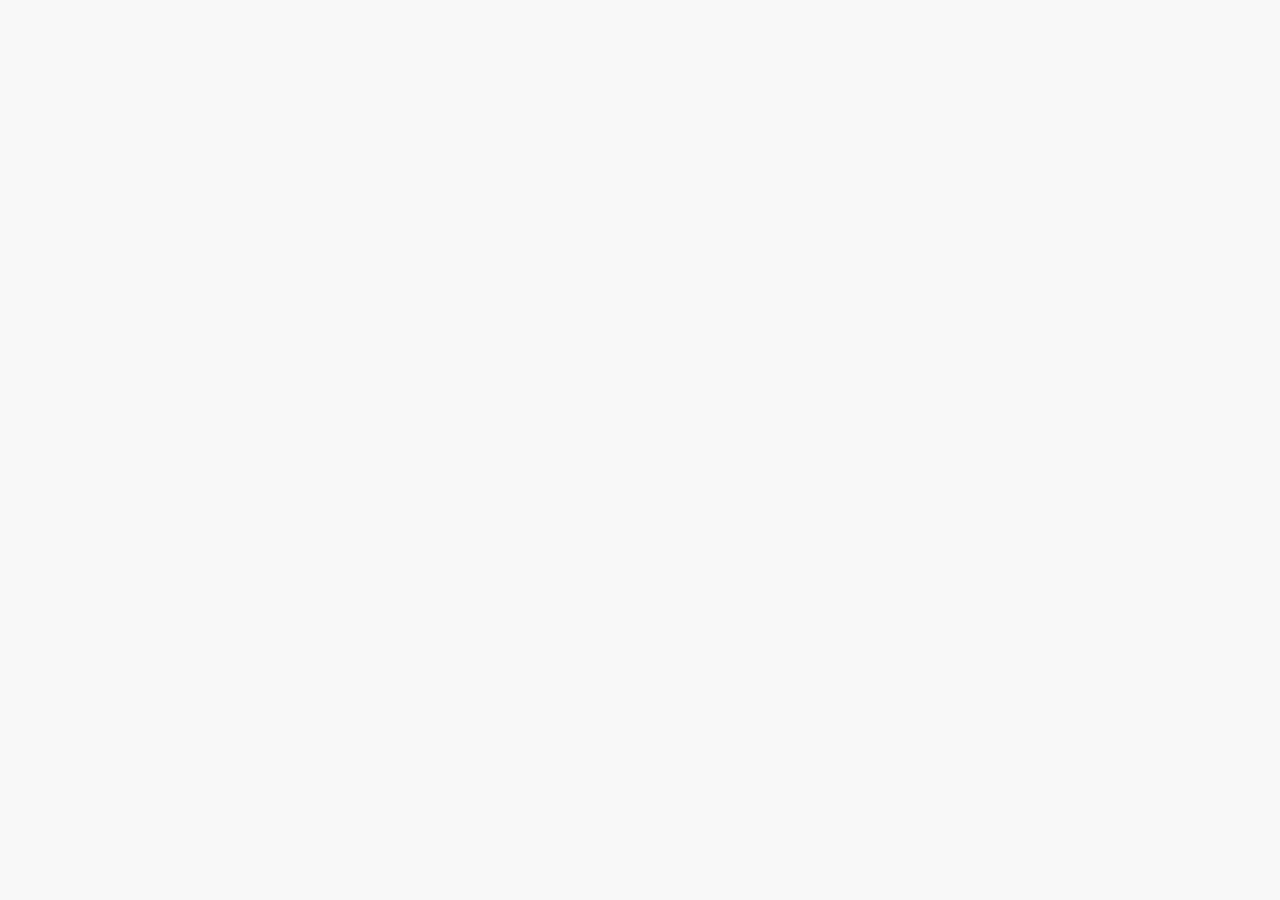
==== commit f81b4701: "ecran mic: la 320px nimic nu mai iese din ecran (antet care se restrange, panouri cu min-width 0, im" ====
--- a/index.html
+++ b/index.html
@@ -38,6 +38,20 @@
   }
 </style>
 <script>try{if(localStorage.getItem('td-audiobook-theme')==='dark')document.documentElement.classList.add('theme-dark');}catch(_){}</script>
+
+<style id="ecran-mic">
+/* regula casei: ecrane mici (320px) - nimic nu are voie sa iasa din ecran.
+   Blocul sta la finalul <head>, deci invinge stilurile de mai sus fara sa le rescrie. */
+@media (max-width: 380px) {
+  html, body { max-width: 100%; overflow-x: hidden; }
+  img, svg, canvas, video, table { max-width: 100%; }
+  /* antetul: selectul de limba si butonul de tema se pot strange si trec pe randul urmator */
+  header .tools, header .controls, .topbar .tools, .topbar .controls, .tools, .controls { flex-wrap: wrap; min-width: 0; }
+  header select, .tools select, .controls select, select#lang, select#lang-select, #lang-select { max-width: 100%; min-width: 0; }
+  /* panourile si cardurile se largestesc la cat incape */
+  .panel, .card, .sheet, .action, .action-main, .action-side, .source-panel, .panel-heading { min-width: 0; max-width: 100%; }
+  .chips, #cityChips { flex-wrap: wrap; }
+}
 </head>
 <body>
 <div class="page-shell">
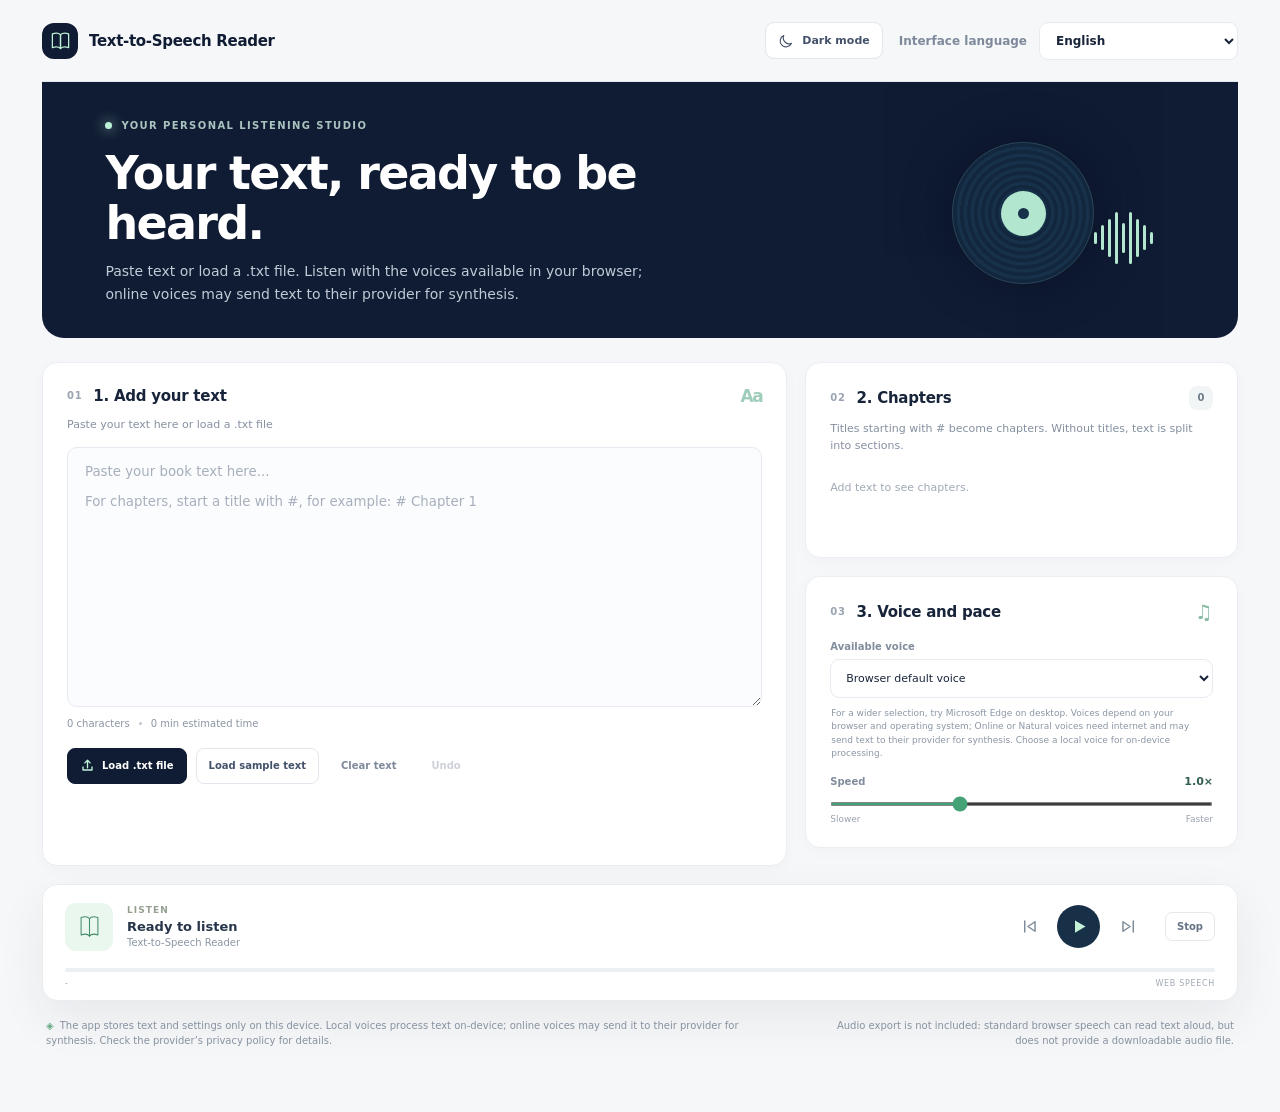
==== commit 06d5cb81: "reparatie: blocul de stil pentru ecrane mici are acum </style> de inchidere Fara tag-ul de inchidere" ====
--- a/index.html
+++ b/index.html
@@ -52,6 +52,7 @@
   .panel, .card, .sheet, .action, .action-main, .action-side, .source-panel, .panel-heading { min-width: 0; max-width: 100%; }
   .chips, #cityChips { flex-wrap: wrap; }
 }
+</style>
 </head>
 <body>
 <div class="page-shell">
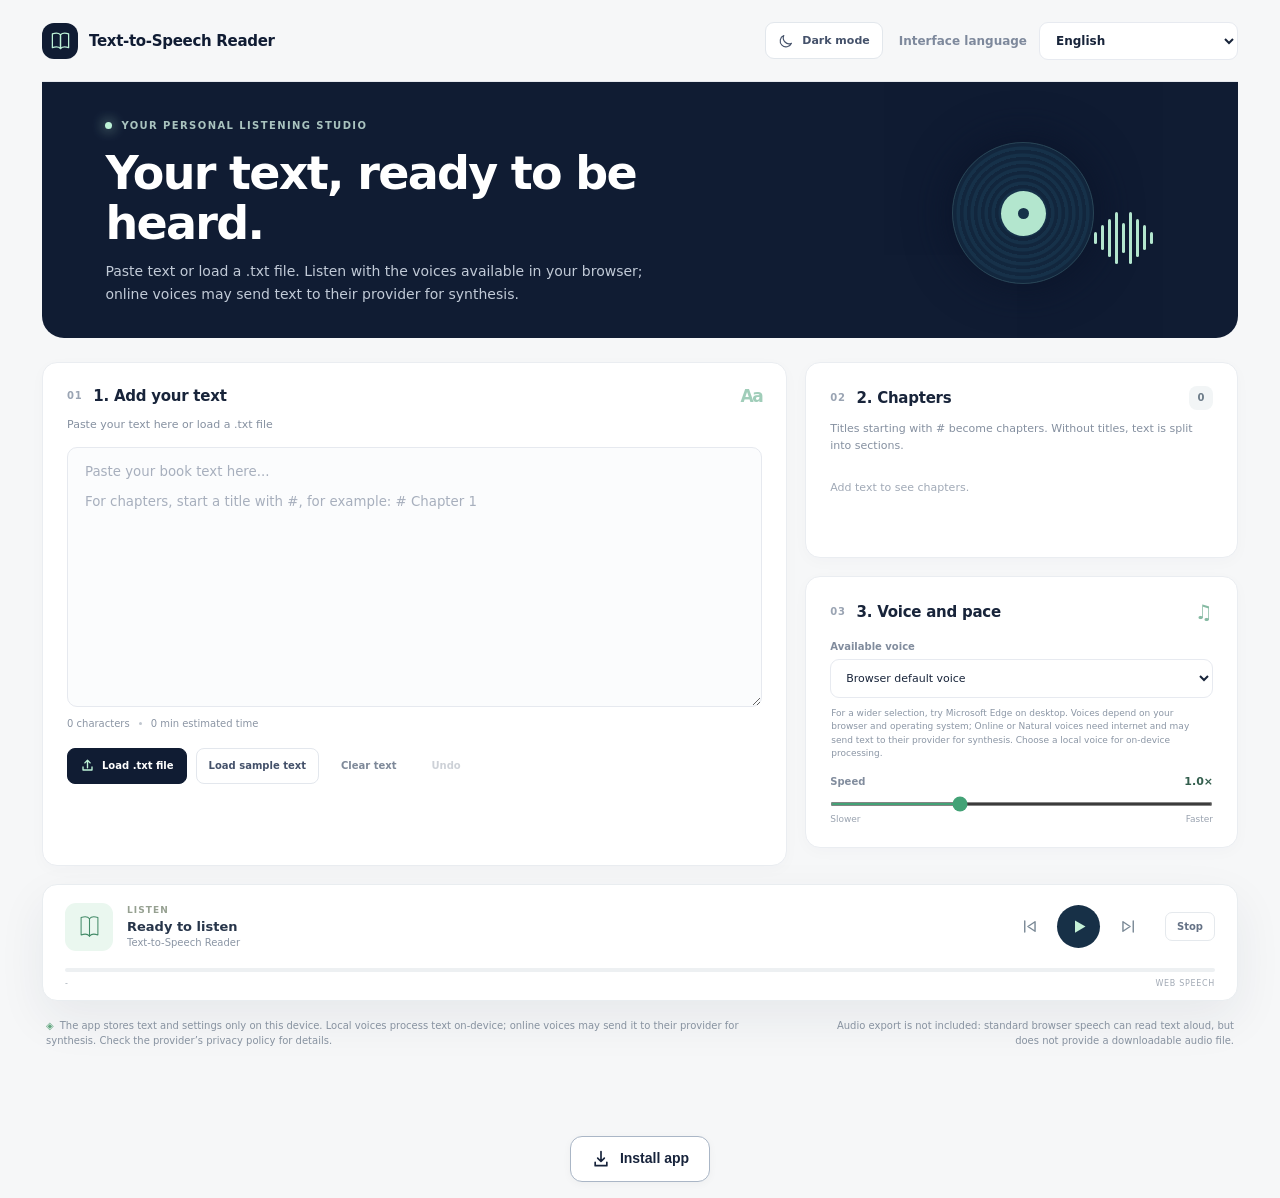
==== commit 814a8965: "add install app button (shared component, 4 languages, iOS/Android fallback)" ====
--- a/index.html
+++ b/index.html
@@ -11,8 +11,9 @@
 <link rel="icon" href="favicon.ico">
 <link rel="apple-touch-icon" href="apple-touch-icon.png">
 <title>Text-to-Speech Reader</title>
+<link rel="canonical" href="https://tekideki.github.io/Text-to-Speech-Reader/">
 <style>:root{color-scheme:light;--navy:#101c33;--ink:#18243a;--muted:#738098;--line:#e7eaf0;--paper:#f6f7f8;--white:#fff;--mint:#bdf2d7;--green:#1e6c55;--coral:#ff785f;--soft:#f2f6f4;--shadow:0 18px 48px rgba(25,40,68,.07)}
-*{box-sizing:border-box}html{scroll-behavior:smooth}body{margin:0;background:var(--paper);color:var(--ink);font-family:Inter,ui-sans-serif,system-ui,-apple-system,BlinkMacSystemFont,"Segoe UI",sans-serif;-webkit-font-smoothing:antialiased}.page-shell{max-width:1320px;margin:0 auto;padding:0 42px 46px}.topbar{height:82px;display:flex;align-items:center;justify-content:space-between;border-bottom:1px solid #e5e8ed}.brand{display:flex;align-items:center;gap:11px;color:var(--navy);font-weight:760;text-decoration:none;font-size:15px;letter-spacing:-.3px}.brand-mark{width:36px;height:36px;border-radius:12px;background:var(--navy);display:grid;place-items:center}.brand-mark svg{width:25px;fill:none;stroke:var(--mint);stroke-width:2;stroke-linejoin:round;stroke-linecap:round}.locale-control{display:flex;align-items:center;gap:12px;color:#7e899c;font-size:12px;font-weight:600}.locale-control select,.full-select{font:inherit;color:var(--ink);border:1px solid var(--line);border-radius:9px;background:#fff;padding:10px 32px 10px 12px;outline:none}.hero{min-height:232px;display:flex;align-items:center;justify-content:space-between;padding:38px 5.3% 31px;background:var(--navy);border-radius:0 0 22px 22px;color:white;overflow:hidden;position:relative}.hero-copy{max-width:610px;position:relative;z-index:1}.eyebrow{display:flex;align-items:center;gap:9px;color:#a9c3bf;font-size:10px;font-weight:760;letter-spacing:1.4px}.eyebrow-dot{width:7px;height:7px;border-radius:50%;background:var(--mint);box-shadow:0 0 13px #bdf2d7}.hero h1{font-size:clamp(29px,4vw,46px);line-height:1.08;letter-spacing:-1.7px;margin:18px 0 12px;max-width:600px}.hero p{font-size:14px;line-height:1.65;color:#c1cad7;max-width:560px;margin:0}.hero-art{height:155px;width:260px;position:relative;display:grid;place-items:center;opacity:.95;margin-right:2%}.art-disc{width:142px;height:142px;border-radius:50%;background:repeating-radial-gradient(circle at center,#18334b 0 3px,#13283f 4px 7px);border:1px solid #2b4758;display:grid;place-items:center;box-shadow:0 0 45px #0b142a}.art-disc:before{content:"";position:absolute;width:45px;height:45px;border-radius:50%;background:var(--mint)}.art-disc span{width:11px;height:11px;border-radius:50%;z-index:1;background:#18334b}.sound-wave{position:absolute;right:0;bottom:23px;display:flex;align-items:center;gap:4px;height:60px}.sound-wave i{display:block;width:3px;border-radius:5px;background:var(--mint)}.sound-wave i:nth-child(1),.sound-wave i:nth-child(9){height:12px}.sound-wave i:nth-child(2),.sound-wave i:nth-child(8){height:25px}.sound-wave i:nth-child(3),.sound-wave i:nth-child(7){height:38px}.sound-wave i:nth-child(4),.sound-wave i:nth-child(6){height:52px}.sound-wave i:nth-child(5){height:30px}.workspace{display:grid;grid-template-columns:minmax(0,1.55fr) minmax(280px,.9fr);gap:18px;margin-top:24px}.panel{background:var(--white);border:1px solid #eaedf1;border-radius:15px;padding:23px 24px;box-shadow:0 4px 16px rgba(25,40,68,.025)}.source-panel{grid-row:span 2;min-height:448px}.panel-heading{display:flex;align-items:center;justify-content:space-between}.panel-heading>div{display:flex;align-items:center;gap:11px}.step{font-size:10px;letter-spacing:.7px;color:#9aa4b3;font-weight:750}.panel h2{font-size:15px;letter-spacing:-.25px;margin:0;font-weight:730}.panel-symbol{font-size:17px;font-weight:760;color:#a0cdb9;letter-spacing:-1.4px}.panel-hint{font-size:11px;line-height:1.55;color:#8590a0;margin:10px 0 14px}.source-panel textarea{display:block;width:100%;height:260px;resize:vertical;padding:16px 17px;border:1px solid #e6e9ef;border-radius:10px;background:#fbfcfd;color:#26344b;font:13px/1.7 inherit;font-family:inherit;outline:none;transition:border .18s,box-shadow .18s}.source-panel textarea:focus,.full-select:focus,.locale-control select:focus{border-color:#9ed9bf;box-shadow:0 0 0 3px rgba(126,202,166,.13)}textarea::placeholder{color:#a7afbd}.text-meta{display:flex;align-items:center;gap:9px;color:#8b95a4;font-size:10px;margin-top:11px}.meta-divider{width:3px;height:3px;background:#c0c6cf;border-radius:50%}.source-actions{display:flex;align-items:center;gap:9px;flex-wrap:wrap;margin-top:19px}.button{height:36px;padding:0 12px;border-radius:8px;font:650 10px inherit;font-family:inherit;font-size:10px;font-weight:670;display:inline-flex;align-items:center;justify-content:center;gap:7px;cursor:pointer;transition:transform .15s,background .15s,border .15s}.button:hover{transform:translateY(-1px)}.button-primary{background:var(--navy);color:#fff;border:1px solid var(--navy)}.button-primary:hover{background:#203250}.button-primary svg{width:15px;height:15px;fill:none;stroke:var(--mint);stroke-width:1.8;stroke-linecap:round;stroke-linejoin:round}.button-secondary{color:#44516a;background:#fff;border:1px solid #e3e7ed}.button-secondary:hover,.button-quiet:hover{border-color:#b8c2cf;background:#fafbfc}.button-quiet{color:#7e8999;background:transparent;border:1px solid transparent}.undo-button:disabled{opacity:.38;cursor:default;transform:none}.side-column{display:flex;flex-direction:column;gap:18px}.chapter-panel{min-height:196px}.chapter-count{min-width:24px;height:24px;display:grid;place-items:center;border-radius:8px;background:#f2f5f6;color:#6d7c89;font-size:10px;font-weight:750}.chapter-list{max-height:112px;overflow:auto;display:flex;flex-direction:column;gap:5px}.empty-chapters{font-size:11px;color:#a0a9b6;padding:13px 0}.chapter-item{display:flex;align-items:center;gap:9px;width:100%;text-align:left;background:transparent;border:0;border-radius:7px;padding:8px 9px;color:#59677b;font:inherit;cursor:pointer}.chapter-item:hover{background:#f5f8f6}.chapter-item.active{background:#eef8f2;color:#215d49}.chapter-index{font-size:9px;color:#9aa7a4;font-weight:700}.chapter-name{font-size:11px;white-space:nowrap;overflow:hidden;text-overflow:ellipsis}.voice-panel{min-height:220px}.voice-icon{font-size:20px;color:#86baa3}.field-label{display:block;color:#818c9d;font-size:10px;font-weight:650;margin:17px 0 7px}.full-select{width:100%;font-size:11px;padding:11px 30px 11px 11px}.rate-row{display:flex;justify-content:space-between;align-items:center;margin-top:14px}.rate-row .field-label{margin:0}.rate-row output{font-size:11px;color:#335e4d;font-weight:700}.rate-slider{width:100%;height:4px;margin:14px 0 0;accent-color:#43a276;cursor:pointer}.range-labels{display:flex;justify-content:space-between;color:#9aa3b0;font-size:9px;margin-top:4px}.player-card{grid-column:1/-1;background:#fff;border:1px solid #e9edf0;border-radius:15px;padding:18px 22px 12px;box-shadow:var(--shadow)}.player-main{display:flex;align-items:center;gap:14px}.player-cover{width:48px;height:48px;flex:none;border-radius:11px;background:#eaf7ef;display:grid;place-items:center}.player-cover svg{width:31px;fill:none;stroke:#458c69;stroke-width:1.6;stroke-linejoin:round;stroke-linecap:round}.player-copy{min-width:0;flex:1}.player-kicker{font-size:9px;text-transform:uppercase;letter-spacing:1.1px;color:#96a091;font-weight:750}.player-status{font-size:13px;font-weight:700;color:#27354a;margin-top:4px}.active-chapter{font-size:10px;color:#8a95a4;margin-top:3px;white-space:nowrap;overflow:hidden;text-overflow:ellipsis;max-width:390px}.player-controls{display:flex;align-items:center;gap:13px}.icon-button,.play-button{border:0;display:grid;place-items:center;cursor:pointer}.icon-button{width:30px;height:34px;background:transparent;color:#7a8996}.icon-button:hover{color:#255e48}.icon-button svg{width:19px;height:19px;fill:none;stroke:currentColor;stroke-width:1.8;stroke-linecap:round;stroke-linejoin:round}.play-button{width:43px;height:43px;border-radius:50%;background:#173047;color:#c5f1d7;transition:transform .15s,background .15s}.play-button:hover{transform:scale(1.05);background:#244760}.play-button svg{width:21px;height:21px;fill:currentColor}.pause-icon{display:none}.play-button.is-playing .play-icon{display:none}.play-button.is-playing .pause-icon{display:block}.stop-button{background:transparent;border:1px solid #e5e9ed;border-radius:7px;padding:8px 11px;color:#657286;font:inherit;font-size:10px;font-weight:650;cursor:pointer;margin-left:8px}.stop-button:hover{background:#f7f8f9}.progress-track{height:4px;background:#edf0f2;border-radius:5px;margin-top:17px;overflow:hidden}.progress-track span{display:block;height:100%;width:0;background:#70bb91;border-radius:5px;transition:width .25s}.player-foot{display:flex;justify-content:space-between;margin-top:7px;color:#a2aab5;font-size:8px;letter-spacing:.7px}.footnotes{display:flex;align-items:flex-start;justify-content:space-between;gap:20px;margin:17px 4px;color:#8792a0;font-size:10px;line-height:1.55}.footnotes p{margin:0;max-width:700px}.privacy-icon{color:#64a781;margin-right:6px}.export-note{text-align:right;max-width:400px!important}.sr-only{position:absolute;width:1px;height:1px;padding:0;margin:-1px;overflow:hidden;clip:rect(0,0,0,0);white-space:nowrap;border:0}
+*{box-sizing:border-box}html{scroll-behavior:smooth}body{margin:0;background:var(--paper);color:var(--ink);font-family:Inter,ui-sans-serif,system-ui,-apple-system,BlinkMacSystemFont,"Segoe UI",sans-serif;-webkit-font-smoothing:antialiased}.page-shell{max-width:1320px;margin:0 auto;padding:0 42px 46px}.topbar{height:82px;display:flex;align-items:center;justify-content:space-between;border-bottom:1px solid #e5e8ed}.brand{display:flex;align-items:center;gap:11px;color:var(--navy);font-weight:760;text-decoration:none;font-size:15px;letter-spacing:-.3px}.brand-mark{width:36px;height:36px;border-radius:12px;background:var(--navy);display:grid;place-items:center}.brand-mark svg{width:25px;fill:none;stroke:var(--mint);stroke-width:2;stroke-linejoin:round;stroke-linecap:round}.locale-control{display:flex;align-items:center;gap:12px;color:#7e899c;font-size:12px;font-weight:600}.locale-control select,.full-select{font:inherit;color:var(--ink);border:1px solid var(--line);border-radius:9px;background:#fff;padding:10px 32px 10px 12px;outline:none}.hero{min-height:232px;display:flex;align-items:center;justify-content:space-between;padding:38px 5.3% 31px;background:var(--navy);border-radius:0 0 22px 22px;color:white;overflow:hidden;position:relative}.hero-copy{max-width:610px;position:relative;z-index:1}.eyebrow{display:flex;align-items:center;gap:9px;color:#a9c3bf;font-size:10px;font-weight:760;letter-spacing:1.4px}.eyebrow-dot{width:7px;height:7px;border-radius:50%;background:var(--mint);box-shadow:0 0 13px #bdf2d7}.hero h1{font-size:clamp(29px,4vw,46px);line-height:1.08;letter-spacing:-1.7px;margin:18px 0 12px;max-width:600px}.hero p{font-size:14px;line-height:1.65;color:#c1cad7;max-width:560px;margin:0}.hero-art{height:155px;width:260px;position:relative;display:grid;place-items:center;opacity:.95;margin-right:2%}.art-disc{width:142px;height:142px;border-radius:50%;background:repeating-radial-gradient(circle at center,#18334b 0 3px,#13283f 4px 7px);border:1px solid #2b4758;display:grid;place-items:center;box-shadow:0 0 45px #0b142a}.art-disc:before{content:"";position:absolute;width:45px;height:45px;border-radius:50%;background:var(--mint)}.art-disc span{width:11px;height:11px;border-radius:50%;z-index:1;background:#18334b}.sound-wave{position:absolute;right:0;bottom:23px;display:flex;align-items:center;gap:4px;height:60px}.sound-wave i{display:block;width:3px;border-radius:5px;background:var(--mint)}.sound-wave i:nth-child(1),.sound-wave i:nth-child(9){height:12px}.sound-wave i:nth-child(2),.sound-wave i:nth-child(8){height:25px}.sound-wave i:nth-child(3),.sound-wave i:nth-child(7){height:38px}.sound-wave i:nth-child(4),.sound-wave i:nth-child(6){height:52px}.sound-wave i:nth-child(5){height:30px}.workspace{display:grid;grid-template-columns:minmax(0,1.55fr) minmax(280px,.9fr);gap:18px;margin-top:24px}.panel{background:var(--white);border:1px solid #eaedf1;border-radius:15px;padding:23px 24px;box-shadow:0 4px 16px rgba(25,40,68,.025)}.source-panel{grid-row:span 2;min-height:448px}.panel-heading{display:flex;align-items:center;justify-content:space-between}.panel-heading>div{display:flex;align-items:center;gap:11px}.step{font-size:10px;letter-spacing:.7px;color:#9aa4b3;font-weight:750}.panel h2{font-size:15px;letter-spacing:-.25px;margin:0;font-weight:730}.panel-symbol{font-size:17px;font-weight:760;color:#a0cdb9;letter-spacing:-1.4px}.panel-hint{font-size:11px;line-height:1.55;color:#8590a0;margin:10px 0 14px}.source-panel textarea{display:block;width:100%;height:260px;resize:vertical;padding:16px 17px;border:1px solid #e6e9ef;border-radius:10px;background:#fbfcfd;color:#26344b;font:13px/1.7 inherit;font-family:inherit;outline:none;transition:border .18s,box-shadow .18s}.source-panel textarea:focus,.full-select:focus,.locale-control select:focus{border-color:#9ed9bf;box-shadow:0 0 0 3px rgba(126,202,166,.13)}textarea::placeholder{color:#a7afbd}.text-meta{display:flex;align-items:center;gap:9px;color:#8b95a4;font-size:10px;margin-top:11px}.meta-divider{width:3px;height:3px;background:#c0c6cf;border-radius:50%}.source-actions{display:flex;align-items:center;gap:9px;flex-wrap:wrap;margin-top:19px}.button{height:36px;padding:0 12px;border-radius:8px;font-family:inherit; font-size:10px; font-weight:650;font-family:inherit;font-size:10px;font-weight:670;display:inline-flex;align-items:center;justify-content:center;gap:7px;cursor:pointer;transition:transform .15s,background .15s,border .15s}.button:hover{transform:translateY(-1px)}.button-primary{background:var(--navy);color:#fff;border:1px solid var(--navy)}.button-primary:hover{background:#203250}.button-primary svg{width:15px;height:15px;fill:none;stroke:var(--mint);stroke-width:1.8;stroke-linecap:round;stroke-linejoin:round}.button-secondary{color:#44516a;background:#fff;border:1px solid #e3e7ed}.button-secondary:hover,.button-quiet:hover{border-color:#b8c2cf;background:#fafbfc}.button-quiet{color:#7e8999;background:transparent;border:1px solid transparent}.undo-button:disabled{opacity:.38;cursor:default;transform:none}.side-column{display:flex;flex-direction:column;gap:18px}.chapter-panel{min-height:196px}.chapter-count{min-width:24px;height:24px;display:grid;place-items:center;border-radius:8px;background:#f2f5f6;color:#6d7c89;font-size:10px;font-weight:750}.chapter-list{max-height:112px;overflow:auto;display:flex;flex-direction:column;gap:5px}.empty-chapters{font-size:11px;color:#a0a9b6;padding:13px 0}.chapter-item{display:flex;align-items:center;gap:9px;width:100%;text-align:left;background:transparent;border:0;border-radius:7px;padding:8px 9px;color:#59677b;font:inherit;cursor:pointer}.chapter-item:hover{background:#f5f8f6}.chapter-item.active{background:#eef8f2;color:#215d49}.chapter-index{font-size:9px;color:#9aa7a4;font-weight:700}.chapter-name{font-size:11px;white-space:nowrap;overflow:hidden;text-overflow:ellipsis}.voice-panel{min-height:220px}.voice-icon{font-size:20px;color:#86baa3}.field-label{display:block;color:#818c9d;font-size:10px;font-weight:650;margin:17px 0 7px}.full-select{width:100%;font-size:11px;padding:11px 30px 11px 11px}.rate-row{display:flex;justify-content:space-between;align-items:center;margin-top:14px}.rate-row .field-label{margin:0}.rate-row output{font-size:11px;color:#335e4d;font-weight:700}.rate-slider{width:100%;height:4px;margin:14px 0 0;accent-color:#43a276;cursor:pointer}.range-labels{display:flex;justify-content:space-between;color:#9aa3b0;font-size:9px;margin-top:4px}.player-card{grid-column:1/-1;background:#fff;border:1px solid #e9edf0;border-radius:15px;padding:18px 22px 12px;box-shadow:var(--shadow)}.player-main{display:flex;align-items:center;gap:14px}.player-cover{width:48px;height:48px;flex:none;border-radius:11px;background:#eaf7ef;display:grid;place-items:center}.player-cover svg{width:31px;fill:none;stroke:#458c69;stroke-width:1.6;stroke-linejoin:round;stroke-linecap:round}.player-copy{min-width:0;flex:1}.player-kicker{font-size:9px;text-transform:uppercase;letter-spacing:1.1px;color:#96a091;font-weight:750}.player-status{font-size:13px;font-weight:700;color:#27354a;margin-top:4px}.active-chapter{font-size:10px;color:#8a95a4;margin-top:3px;white-space:nowrap;overflow:hidden;text-overflow:ellipsis;max-width:390px}.player-controls{display:flex;align-items:center;gap:13px}.icon-button,.play-button{border:0;display:grid;place-items:center;cursor:pointer}.icon-button{width:30px;height:34px;background:transparent;color:#7a8996}.icon-button:hover{color:#255e48}.icon-button svg{width:19px;height:19px;fill:none;stroke:currentColor;stroke-width:1.8;stroke-linecap:round;stroke-linejoin:round}.play-button{width:43px;height:43px;border-radius:50%;background:#173047;color:#c5f1d7;transition:transform .15s,background .15s}.play-button:hover{transform:scale(1.05);background:#244760}.play-button svg{width:21px;height:21px;fill:currentColor}.pause-icon{display:none}.play-button.is-playing .play-icon{display:none}.play-button.is-playing .pause-icon{display:block}.stop-button{background:transparent;border:1px solid #e5e9ed;border-radius:7px;padding:8px 11px;color:#657286;font:inherit;font-size:10px;font-weight:650;cursor:pointer;margin-left:8px}.stop-button:hover{background:#f7f8f9}.progress-track{height:4px;background:#edf0f2;border-radius:5px;margin-top:17px;overflow:hidden}.progress-track span{display:block;height:100%;width:0;background:#70bb91;border-radius:5px;transition:width .25s}.player-foot{display:flex;justify-content:space-between;margin-top:7px;color:#a2aab5;font-size:8px;letter-spacing:.7px}.footnotes{display:flex;align-items:flex-start;justify-content:space-between;gap:20px;margin:17px 4px;color:#8792a0;font-size:10px;line-height:1.55}.footnotes p{margin:0;max-width:700px}.privacy-icon{color:#64a781;margin-right:6px}.export-note{text-align:right;max-width:400px!important}.sr-only{position:absolute;width:1px;height:1px;padding:0;margin:-1px;overflow:hidden;clip:rect(0,0,0,0);white-space:nowrap;border:0}
 @media(max-width:780px){.page-shell{padding:0 20px 32px}.hero{padding:32px 6%;min-height:205px}.hero-art{width:160px;transform:scale(.85);transform-origin:right center;margin-right:-3%}.workspace{grid-template-columns:1fr}.source-panel{grid-row:auto;min-height:0}.source-panel textarea{height:220px}.side-column{display:grid;grid-template-columns:1fr 1fr}.player-card{grid-column:1}.footnotes{flex-direction:column;gap:7px}.export-note{text-align:left;max-width:none!important}}
 @media(max-width:540px){.page-shell{padding:0 13px 25px}.topbar{height:68px}.brand{font-size:13px}.brand-mark{width:32px;height:32px}.locale-control{gap:6px;font-size:0}.locale-control select{font-size:11px;padding:8px 24px 8px 9px}.hero{border-radius:0 0 15px 15px;min-height:190px;padding:25px 20px}.hero h1{font-size:31px;max-width:340px}.hero p{font-size:12px;max-width:340px}.hero-art{position:absolute;right:0;bottom:-35px;opacity:.25;transform:scale(.8)}.workspace{margin-top:15px;gap:13px}.panel{padding:19px 17px}.source-panel textarea{height:200px}.source-actions{gap:6px}.button{font-size:9px;padding:0 9px}.side-column{grid-template-columns:1fr;gap:13px}.chapter-panel{min-height:150px}.voice-panel{min-height:0}.player-card{padding:14px 13px 11px}.player-main{gap:8px}.player-cover{width:38px;height:38px}.player-controls{gap:3px}.icon-button{width:24px}.play-button{width:39px;height:39px}.stop-button{margin-left:0;padding:7px 8px;font-size:9px}.active-chapter{max-width:145px}.player-status{font-size:12px}.footnotes{font-size:9px;margin:13px 3px}}
 @media(prefers-reduced-motion:reduce){*,*:before,*:after{scroll-behavior:auto!important;transition:none!important}}
@@ -51,6 +52,59 @@
   /* panourile si cardurile se largestesc la cat incape */
   .panel, .card, .sheet, .action, .action-main, .action-side, .source-panel, .panel-heading { min-width: 0; max-width: 100%; }
   .chips, #cityChips { flex-wrap: wrap; }
+  /* grila paginii: 1fr singur isi ia latimea minima de la cel mai lat copil (cardul playerului,
+     338px), deci coloana trebuie fortata la minmax(0, 1fr) si copiii la min-width 0. */
+  .workspace, .side-column { grid-template-columns: minmax(0, 1fr); }
+  .workspace > *, .side-column > * { min-width: 0; max-width: 100%; }
+}
+</style>
+<style id="tinte-44">
+/* regula casei: pe telefon, tinta de atingere are cel putin 44x44px (WCAG 2.5.5, Apple HIG).
+   Se aplica doar pe pointer gros sau ecran mic, ca sa nu umfle interfata pe desktop.
+   `!important` e intentionat: e un prag de accesibilitate, nu o preferinta de stil, iar
+   fiecare unealta are propriile reguli de buton care ar castiga altfel.
+   Tabla jocurilor (`.cell`, `.tile`, `.slot`, `.key`) este lasata afara: acolo marimea
+   tintei e data de grila, nu de deget, si e tratata in blocul fiecarui joc. */
+@media (pointer: coarse), (max-width: 700px) {
+  html body :is(button, select, textarea, summary, [role="button"],
+      input:not([type="checkbox"]):not([type="radio"]):not([type="file"]):not([type="hidden"]),
+      label:has(input[type="checkbox"]), label:has(input[type="radio"]),
+      .check, .check-label, .switch, .btn, .button):not(.cell):not(.tile):not(.slot):not(.key) {
+    min-height: 44px !important;
+  }
+  html body :is(button, [role="button"], .btn, .button, .chip, .langbtn, .iconbtn, .icon-btn,
+      .btn-icon, .icon-button, .swatch, .switch, .tbtn, .buy, .skip):not(.cell):not(.tile):not(.slot):not(.key) {
+    display: inline-flex !important; align-items: center !important; justify-content: center !important;
+  }
+  html body :is(.iconbtn, .icon-btn, .btn-icon, .icon-button, .langbtn, .theme-toggle, .theme,
+      .swatch, .switch, .tbtn, .swap, .play-button, .stop-button, .undo, .buy,
+      .nav-btn, .editor-close, .round-btn, .chip-x, .close, .btn-close, .randomize-mini,
+      .history > button, .swatches > button) {
+    min-width: 44px !important; min-height: 44px !important;
+  }
+  html body :is(select, input[type="color"], input[type="number"], input[type="text"]) {
+    min-width: 44px !important;
+  }
+  html body :is(input[type="checkbox"], input[type="radio"]) { min-width: 24px !important; min-height: 24px !important; }
+  /* legaturile din afara textului curent (antet, subsol, navigatie); cele din propozitie
+     ramin legaturi de text, cum spune si exceptia pentru text din WCAG 2.5.5.
+     Cardurile-legatura isi pastreaza asezarea, doar inaltimea minima creste. */
+  html body a:not(p a):not(li a):not(td a):not(.gcard):not(.card) {
+    min-height: 44px !important; min-width: 44px !important;
+  }
+  html body :is(a.skip, .brand, a.buy) { display: inline-flex !important; align-items: center !important; }
+  /* barele care nu incapeau: se asaza pe doua randuri in loc sa iasa din ecran */
+  html body :is(nav, .nav, .navbar, .toolbar, .links, footer, .footnotes, .player-controls,
+      header, .topbar, .masthead, .app-header,
+      .topbar-actions, .header-actions, .hero-actions, .actions, .action-row,
+      .btn-row, .button-row, .controls, .controls-row, .filters,
+      .topbar-inner, .header-inner, .nav-inner, .bar-inner,
+      [class$="-inner"], [class$="-actions"]) {
+    flex-wrap: wrap !important;
+  }
+  html body input[type="range"] { height: 44px !important; }
+  /* campurile de fisier sunt suprapuse peste zona de tragere si nu trebuie sa iasa din ea */
+  html body :is(input[type="file"], input[type="color"], img, video, canvas) { max-width: 100% !important; }
 }
 </style>
 </head>
@@ -437,5 +491,146 @@
 <script>
 if ('serviceWorker' in navigator && location.protocol !== 'file:') { window.addEventListener('load', function () { navigator.serviceWorker.register('./sw.js').catch(function () {}); }); }
 </script>
+<!-- Buton de instalare TekiDeki (Apache-2.0). Sursa: studio/unelte/install-app/ - acelasi bloc în toate uneltele. -->
+<style>
+/* App-scoped install controls. Uses each app's existing theme; no external assets. */
+#td-install-section{box-sizing:border-box;width:100%;max-width:1160px;flex-shrink:0;text-align:center;margin:24px auto 16px;padding:0 16px;color:var(--text,var(--text-color,#17233b))}
+#td-install-section[hidden],#td-install-dialog [hidden]{display:none!important}
+#td-install-button,#td-install-close{box-sizing:border-box;display:inline-flex;align-items:center;justify-content:center;gap:9px;width:auto;max-width:100%;min-height:46px;padding:11px 20px;border:1px solid var(--border,var(--border-color,#aab6c6));border-radius:12px;background:var(--card,var(--card-bg,var(--bg-2,#fff)));color:var(--text,var(--text-color,#17233b));font:600 14px/1.5 -apple-system,BlinkMacSystemFont,'Segoe UI',sans-serif;letter-spacing:normal;cursor:pointer;text-transform:none;white-space:normal;overflow-wrap:anywhere;box-shadow:0 2px 8px #0000000a;touch-action:manipulation}
+#td-install-button:hover,#td-install-close:hover{box-shadow:0 3px 14px #00000020}
+#td-install-button:focus-visible,#td-install-close:focus-visible{outline:3px solid currentColor;outline-offset:4px}
+#td-install-button:disabled{opacity:.65;cursor:wait}
+#td-install-button svg{flex:0 0 20px;width:20px;height:20px}
+#td-install-status{font:400 13px/1.6 -apple-system,BlinkMacSystemFont,'Segoe UI',sans-serif;color:inherit;max-width:600px;margin:10px auto 0;overflow-wrap:anywhere}
+#td-install-status:empty{display:none}
+#td-install-dialog{box-sizing:border-box;position:fixed;inset:0;width:480px;max-width:calc(100vw - 32px);max-height:calc(100vh - 32px);max-height:calc(100dvh - 32px);margin:auto;padding:24px;border:1px solid var(--border,var(--border-color,#aab6c6));border-radius:18px;background:var(--card,var(--card-bg,var(--bg-2,#fff)));color:var(--text,var(--text-color,#17233b));box-shadow:0 16px 64px #00000050;text-align:left;font:400 14px/1.65 -apple-system,BlinkMacSystemFont,'Segoe UI',sans-serif;overflow:auto;overflow-wrap:anywhere}
+#td-install-dialog::backdrop{background:#0009}
+#td-install-title{font:700 21px/1.3 -apple-system,BlinkMacSystemFont,'Segoe UI',sans-serif;color:inherit;margin:0 0 14px;letter-spacing:normal}
+#td-install-dialog p{font:inherit;color:inherit;margin:0 0 14px}
+#td-install-secure{font-weight:650!important}
+#td-install-close{margin-top:4px}
+@media(prefers-reduced-motion:reduce){#td-install-button,#td-install-close{transition:none!important}}
+</style>
+<section id="td-install-section" aria-label="App installation">
+  <button type="button" id="td-install-button" aria-haspopup="dialog" aria-controls="td-install-dialog"><svg aria-hidden="true" focusable="false" viewBox="0 0 24 24" width="20" height="20" fill="none" stroke="currentColor" stroke-width="2" stroke-linecap="round" stroke-linejoin="round"><path d="M12 3v12m-4-4 4 4 4-4M5 16v4h14v-4"/></svg><span id="td-install-label">Install app</span></button>
+  <p id="td-install-status" role="status" aria-live="polite"></p>
+</section>
+<dialog id="td-install-dialog" aria-labelledby="td-install-title" aria-describedby="td-install-intro">
+  <h2 id="td-install-title">Install this app</h2>
+  <p id="td-install-intro"></p>
+  <p id="td-install-secure" hidden></p>
+  <p id="td-install-ios"></p>
+  <p id="td-install-android"></p>
+  <p id="td-install-desktop"></p>
+  <p id="td-install-note"></p>
+  <button type="button" id="td-install-close" autofocus>Close</button>
+</dialog>
+<script>/* SPDX-License-Identifier: Apache-2.0
+ * Copyright 2026 Kristian Mario Mišković (TekiDeki).
+ * Optional native installation and honest browser-specific fallback. No storage or network calls. */
+(function () {
+  'use strict';
+  const translations = {
+    en: {
+      install:'Install app',title:'Install this app',close:'Close',
+      intro:'Install a web app or shortcut using your browser. Available options depend on the device and browser.',
+      ios:'iPhone / iPad: open this page in Safari. Tap Share → Add to Home Screen → Add. Enable “Open as Web App” if that option is shown.',
+      android:'Android: open the browser menu (⋮), then choose Install app or Add to Home screen, if available.',
+      desktop:'Desktop: use the install icon in the address bar or an Install this site as an app option in your browser menu, if available.',
+      note:'If no installation option is available, try a compatible browser such as Chrome or Edge, or save a bookmark. A browser tab cannot always detect an existing installation; you may already find the app in your launcher. This button cannot force installation.',
+      secure:'Installation needs HTTPS or localhost. Open the public HTTPS app instead of a downloaded file or an insecure HTTP address.',
+      error:'The native installation dialog could not be opened. You can use these browser steps instead.',
+      accepted:'Continue in your browser to finish installation.',dismissed:'Installation was not confirmed. You can try again later or use the browser menu.'
+    },
+    ro: {
+      install:'Instalează aplicația',title:'Instalează această aplicație',close:'Închide',
+      intro:'Instalează o aplicație web sau o scurtătură din browser. Opțiunile disponibile depind de dispozitiv și browser.',
+      ios:'iPhone / iPad: deschide pagina în Safari. Apasă Partajare → Adăugați pe ecranul principal → Adăugați. Activează „Deschideți ca aplicație web” dacă apare această opțiune.',
+      android:'Android: deschide meniul browserului (⋮), apoi alege Instalează aplicația sau Adaugă pe ecranul de pornire, dacă opțiunea există.',
+      desktop:'Calculator: folosește pictograma de instalare din bara de adrese sau opțiunea Instalează acest site ca aplicație din meniul browserului, dacă este disponibilă.',
+      note:'Dacă nu există opțiune de instalare, încearcă un browser compatibil, precum Chrome sau Edge, ori salvează un semn de carte. O filă de browser nu poate detecta mereu o instalare existentă; aplicația poate fi deja în lista ta de aplicații. Butonul nu poate forța instalarea.',
+      secure:'Instalarea necesită HTTPS sau localhost. Deschide aplicația publică HTTPS, nu un fișier descărcat sau o adresă HTTP nesigură.',
+      error:'Dialogul nativ de instalare nu a putut fi deschis. Poți urma pașii browserului de mai jos.',
+      accepted:'Continuă în browser pentru a finaliza instalarea.',dismissed:'Instalarea nu a fost confirmată. Poți încerca mai târziu sau din meniul browserului.'
+    },
+    'sr-latn': {
+      install:'Instaliraj aplikaciju',title:'Instaliraj ovu aplikaciju',close:'Zatvori',
+      intro:'Instalirajte veb-aplikaciju ili prečicu preko pregledača. Dostupne opcije zavise od uređaja i pregledača.',
+      ios:'iPhone / iPad: otvorite stranicu u Safari pregledaču. Izaberite Deli → Dodaj na početni ekran → Dodaj. Uključite „Otvori kao veb-aplikaciju” ako je ponuđeno.',
+      android:'Android: otvorite meni pregledača (⋮), zatim izaberite Instaliraj aplikaciju ili Dodaj na početni ekran, ako je dostupno.',
+      desktop:'Računar: koristite ikonu za instaliranje u adresnoj traci ili opciju Instaliraj ovaj sajt kao aplikaciju u meniju pregledača, ako postoji.',
+      note:'Ako nema opcije za instaliranje, pokušajte kompatibilan pregledač poput Chrome-a ili Edge-a, ili sačuvajte obeleživač. Kartica pregledača ne može uvek da prepozna postojeću instalaciju; aplikacija je možda već na vašoj listi aplikacija. Ovo dugme ne može da nametne instalaciju.',
+      secure:'Instalacija zahteva HTTPS ili localhost. Otvorite javnu HTTPS aplikaciju, a ne preuzetu datoteku ili nebezbednu HTTP adresu.',
+      error:'Izvorni dijalog za instalaciju nije mogao da se otvori. Umesto toga pratite ove korake u pregledaču.',
+      accepted:'Nastavite u pregledaču da završite instalaciju.',dismissed:'Instalacija nije potvrđena. Pokušajte kasnije ili preko menija pregledača.'
+    },
+    'sr-cyrl': {
+      install:'Инсталирај апликацију',title:'Инсталирај ову апликацију',close:'Затвори',
+      intro:'Инсталирајте веб-апликацију или пречицу преко прегледача. Доступне опције зависе од уређаја и прегледача.',
+      ios:'iPhone / iPad: отворите страницу у Safari прегледачу. Изаберите Дели → Додај на почетни екран → Додај. Укључите „Отвори као веб-апликацију” ако је понуђено.',
+      android:'Android: отворите мени прегледача (⋮), затим изаберите Инсталирај апликацију или Додај на почетни екран, ако је доступно.',
+      desktop:'Рачунар: користите икону за инсталирање у адресној траци или опцију Инсталирај овај сајт као апликацију у менију прегледача, ако постоји.',
+      note:'Ако нема опције за инсталирање, покушајте компатибилан прегледач попут Chrome-а или Edge-а, или сачувајте обележивач. Картица прегледача не може увек да препозна постојећу инсталацију; апликација је можда већ на вашој листи апликација. Ово дугме не може да наметне инсталацију.',
+      secure:'Инсталација захтева HTTPS или localhost. Отворите јавну HTTPS апликацију, а не преузету датотеку или небезбедну HTTP адресу.',
+      error:'Изворни дијалог за инсталацију није могао да се отвори. Уместо тога пратите ове кораке у прегледачу.',
+      accepted:'Наставите у прегледачу да завршите инсталацију.',dismissed:'Инсталација није потврђена. Покушајте касније или преко менија прегледача.'
+    }
+  };
+  const section=document.getElementById('td-install-section');
+  const button=document.getElementById('td-install-button');
+  const dialog=document.getElementById('td-install-dialog');
+  const status=document.getElementById('td-install-status');
+  const close=document.getElementById('td-install-close');
+  const standalone=matchMedia('(display-mode: standalone)');
+  const minimal=matchMedia('(display-mode: minimal-ui)');
+  const overlay=matchMedia('(display-mode: window-controls-overlay)');
+  let installed=false, pending=null, busy=false, error=false, statusKey=null;
+  function t(){
+    const lang=(document.documentElement.lang||'en').toLowerCase();
+    const key=lang.startsWith('sr')?(lang.includes('cyrl')?'sr-cyrl':'sr-latn'):lang.split('-')[0];
+    return Object.hasOwn(translations,key)?translations[key]:translations.en;
+  }
+  function isInstalled(){return installed||standalone.matches||minimal.matches||overlay.matches||navigator.standalone===true;}
+  function refresh(){
+    const text=t();section.hidden=isInstalled();
+    section.setAttribute('aria-label',text.title);
+    document.getElementById('td-install-label').textContent=text.install;
+    document.getElementById('td-install-title').textContent=text.title;
+    document.getElementById('td-install-intro').textContent=error?text.error:text.intro;
+    for(const key of ['ios','android','desktop','note','secure'])document.getElementById('td-install-'+key).textContent=text[key];
+    document.getElementById('td-install-secure').hidden=isSecureContext&&location.protocol!=='file:';
+    close.textContent=text.close;status.textContent=statusKey?text[statusKey]:'';
+    if(isInstalled()&&dialog.open)dialog.close();
+  }
+  function help(failed=false){
+    error=failed;refresh();
+    if(typeof dialog.showModal==='function'){if(!dialog.open)dialog.showModal();}
+    else {const text=t();alert([failed?text.error:text.intro,...(!isSecureContext||location.protocol==='file:'?[text.secure]:[]),text.ios,text.android,text.desktop,text.note].join('\n\n'));}
+  }
+  window.addEventListener('beforeinstallprompt',event=>{
+    if(isInstalled())return;event.preventDefault();pending=event;refresh();
+  });
+  button.addEventListener('click',async()=>{
+    if(busy||isInstalled())return;
+    if(!pending||!isSecureContext||location.protocol==='file:'){help();return;}
+    const prompt=pending;pending=null;busy=true;button.disabled=true;statusKey=null;refresh();
+    try{
+      await prompt.prompt();
+      const choice=await prompt.userChoice;
+      if(!isInstalled())statusKey=choice?.outcome==='accepted'?'accepted':'dismissed';
+    }catch(_){help(true);}
+    finally{busy=false;button.disabled=false;refresh();}
+  });
+  close.addEventListener('click',()=>dialog.close());
+  window.addEventListener('appinstalled',()=>{installed=true;pending=null;statusKey=null;refresh();});
+  for(const query of [standalone,minimal,overlay]){
+    if(query.addEventListener)query.addEventListener('change',refresh);
+    else if(query.addListener)query.addListener(refresh);
+  }
+  refresh();
+  new MutationObserver(refresh).observe(document.documentElement,{attributes:true,attributeFilter:['lang']});
+})();
+</script>
+
 </body>
 </html>
